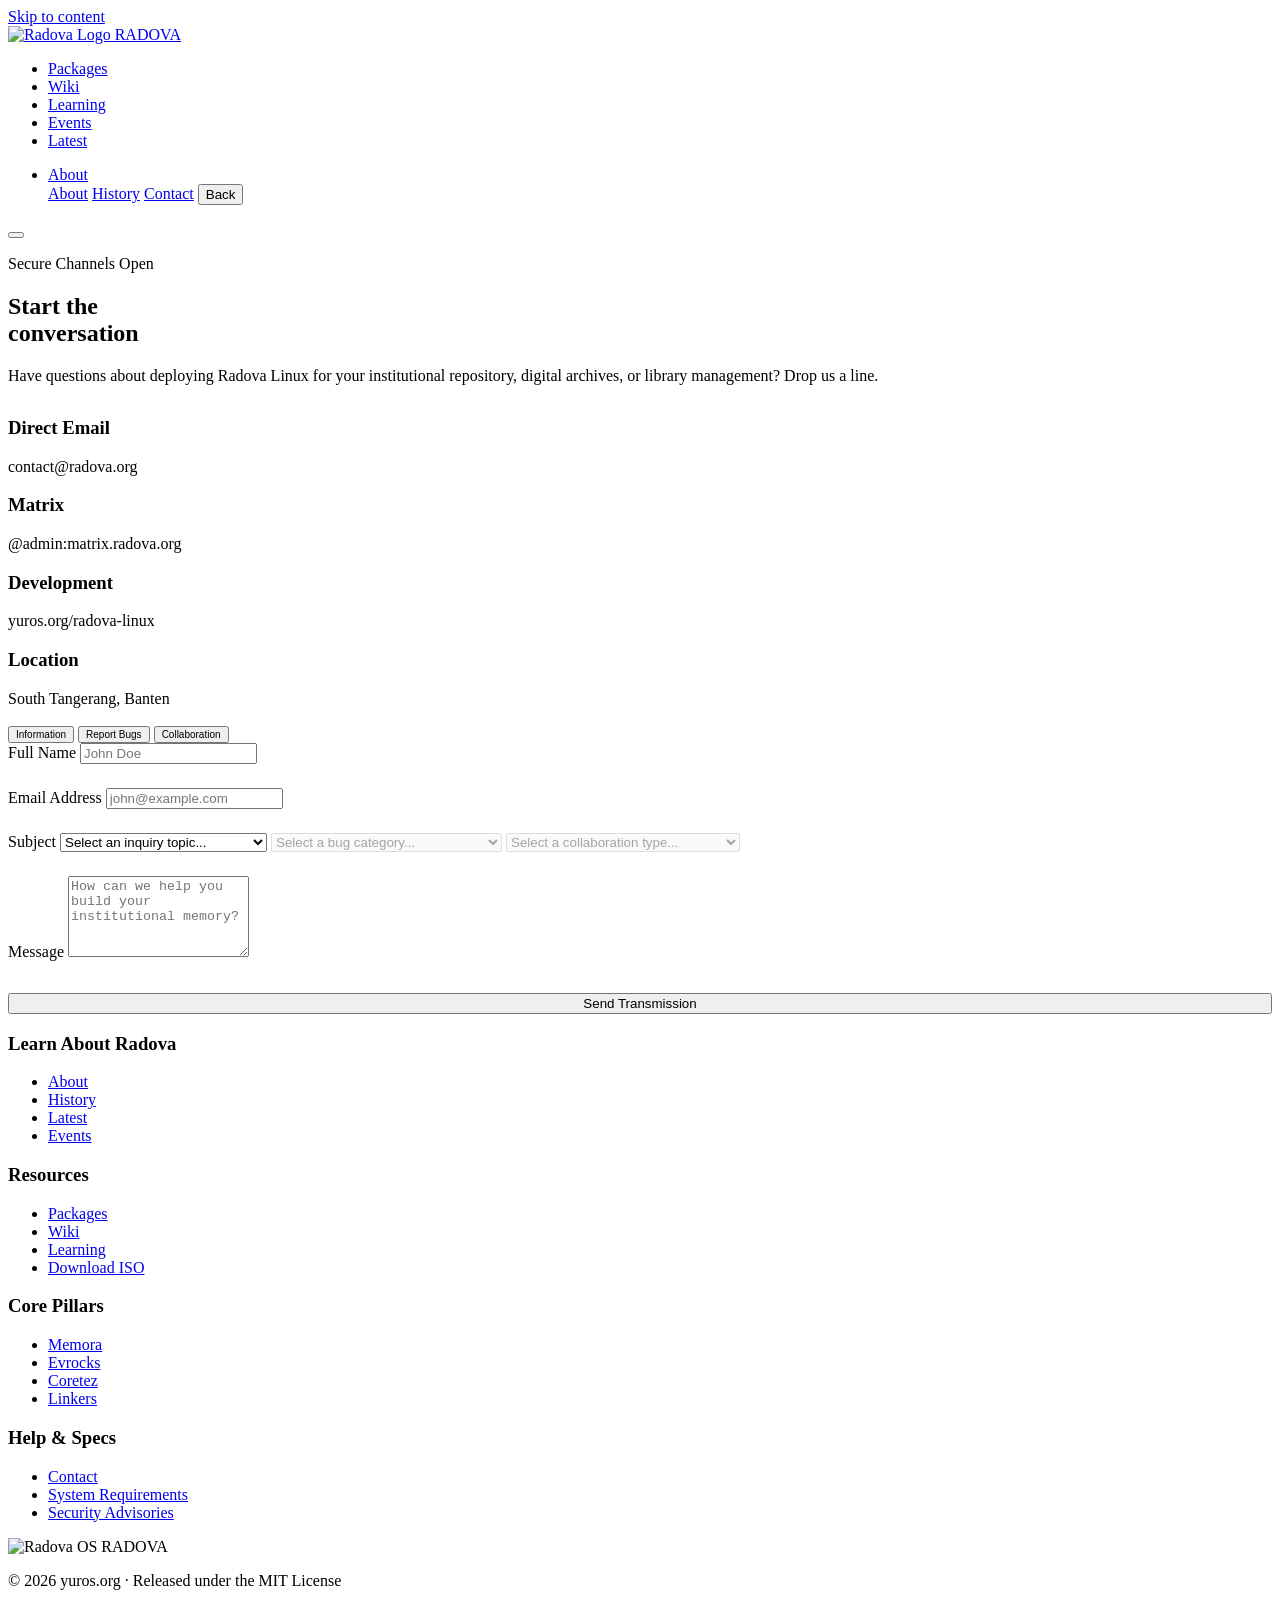
==== contact.html @ 68aae40e "update" ====
<!DOCTYPE html>
<html lang="en" data-theme="light">
<head>
  <meta charset="UTF-8">
  <meta name="viewport" content="width=device-width, initial-scale=1.0">
  <meta name="color-scheme" content="light">
  <title>Contact — Radova Linux</title>
  <meta name="description" content="Get in touch with the Radova Linux team for support regarding institutional memory, archives, and digital asset sovereignty.">
  <link rel="canonical" href="https://radova.org/contact">
  <link rel="stylesheet" href="https://radova.org/about/assets/pico.min.css">
  <link rel="stylesheet" href="https://radova.org/about/assets/site.css?v=8">
  <link rel="stylesheet" href="https://radova.org/about/assets/contact.css">
  <script src="https://unpkg.com/@phosphor-icons/web"></script>
</head>
<style>
  .tab-btn {
    font-size: 10px !important;
  }
</style>
<body>

  <a class="skip-link" href="#main">Skip to content</a>

 <header class="site-header">
    <a class="brand-lockup" href="https://radova.org/">
      <img src="/assets/logo.png" alt="Radova Logo" width="32">
      <span class="brand-name">RADOVA</span>
    </a>

    <div id="primary-nav" class="header-menu">
      <nav aria-label="Primary navigation">
        <ul class="nav-list">
          <li><a target="_blank" href="https://packer.radova.org">Packages</a></li>
          <li><a target="_blank" href="https://wiki.radova.org">Wiki</a></li>
          <li><a href="https://radova.org/learns">Learning</a></li>
          <li><a href="https://radova.org/events">Events</a></li>
          <li><a href="https://radova.org/latest/">Latest</a></li>
        </ul>
      </nav>

      <nav class="navbar" aria-label="About menu">
        <ul class="nav-links">
          <li class="dropdown">
            <a id="test2" href="#" class="btn-navy" aria-haspopup="true" aria-expanded="false">About</a>
            <div class="menu-arrow" aria-hidden="true"></div>
            <div class="dropdown-content" role="menu">
              <a class="d-content-h" href="https://radova.org/about/" role="menuitem">About</a>
              <a class="d-content-r" href="https://radova.org/about/history" role="menuitem">History</a>
              <a class="d-content-c" href="https://radova.org/about/contact" role="menuitem">Contact</a>
              <button type="button" class="d-content-back" role="menuitem">Back</button>
            </div>
          </li>
        </ul>
      </nav>
    </div>

    <button
      type="button"
      class="nav-toggle"
      aria-label="Buka menu navigasi"
      aria-controls="primary-nav"
      aria-expanded="false"
    >
      <span></span>
      <span></span>
      <span></span>
    </button>
  </header>
  <main id="main" tabindex="-1">

    <section id="contact-hero" class="hero" data-label="GET IN TOUCH" aria-labelledby="contact-title">
      <div class="hero-spec-strip" data-sys="SYS // NET 1 ">
        <p class="hero-chip">Secure Channels Open</p>
      </div>

      <div class="hero-split">
        <div class="hero-split-left">
          <h1 id="contact-title">Start the <br><span>conversation</span></h1>
          <p class="lead hero-lead">Have questions about deploying Radova Linux for your institutional repository, digital archives, or library management? Drop us a line.</p>

          <div class="swiss-ledger" style="margin-top: 2rem;">
            <article class="ledger-item" data-index="01 /">
              <h3>Direct Email</h3>
              <p>contact@radova.org</p>
            </article>
            <article class="ledger-item" data-index="02 /">
              <h3>Matrix</h3>
              <p>@admin:matrix.radova.org</p>
            </article>
            <article class="ledger-item" data-index="03 /">
              <h3>Development</h3>
              <p>yuros.org/radova-linux</p>
            </article>
            <article class="ledger-item" data-index="04 /">
              <h3>Location</h3>
              <p>South Tangerang, Banten</p>
            </article>
          </div>
        </div>

        <!-- Kolom Kanan: Form dengan Tab & Subject Lengkap -->
        <div class="hero-split-right">
          <div class="workbench-grid" style="grid-template-columns: 1fr;">
                <!-- Navigasi Tab -->
                <div class="tab-nav">
                  <button type="button" class="tab-btn active" onclick="switchTab('Information', this)">Information</button>
                  <button type="button" class="tab-btn" onclick="switchTab('Report Bugs', this)">Report Bugs</button>
                  <button type="button" class="tab-btn" onclick="switchTab('Collaboration', this)">Collaboration</button>
                </div>

                <!-- Form Kontak -->
                <form id="contact-form" onsubmit="sendData(event)">
                  
                  <!-- Input tersembunyi untuk kategori tab -->
                  <input type="hidden" id="category" name="category" value="Information">

                  <div style="margin-bottom: 1.5rem;">
                    <label for="name">Full Name</label>
                    <input type="text" id="name" name="name" placeholder="John Doe" required class="form-input">
                  </div>

                  <div style="margin-bottom: 1.5rem;">
                    <label for="email">Email Address</label>
                    <input type="email" id="email" name="email" placeholder="john@example.com" required class="form-input">
                  </div>

                  <!-- Dropdown Subject Lengkap Berdasarkan OS & Sistem Radova -->
                  <div style="margin-bottom: 1.5rem;">
                    <label for="subject">Subject</label>
                    
                    <!-- Subject untuk Tab Information (Default) -->
                    <select id="subject-info" name="subject" class="tab-content active form-input" required>
                      <option value="" disabled selected>Select an inquiry topic...</option>
                      <option value="General Inquiry">General Inquiry</option>
                      <option value="Memora / Library Management">Memora / Library Management</option>
                      <option value="Evrocks / Archive Management">Evrocks / Archive Management</option>
                      <option value="Coretez / DAM">Coretez / DAM</option>
                      <option value="Linkers / Repository">Linkers / Repository</option>
                    </select>

                    <!-- Subject untuk Tab Report Bugs -->
                    <select id="subject-bug" name="subject" class="tab-content form-input" disabled>
                      <option value="" disabled selected>Select a bug category...</option>
                      <option value="Installation / Boot Issue">Installation / Boot Issue</option>
                      <option value="Coretez Plugin Error">Coretez Plugin Error</option>
                      <option value="Performance / High Memory Usage">Performance / High Memory Usage</option>
                      <option value="System Security / Vulnerability">System Security / Vulnerability</option>
                    </select>

                    <!-- Subject untuk Tab Collaboration -->
                    <select id="subject-collab" name="subject" class="tab-content form-input" disabled>
                      <option value="" disabled selected>Select a collaboration type...</option>
                      <option value="Academic Research Partnership">Academic Research Partnership</option>
                      <option value="Open Source Contribution (Forgejo)">Open Source Contribution (Forgejo)</option>
                      <option value="Institutional Deployment">Institutional Deployment</option>
                      <option value="Sponsorship / Funding">Sponsorship / Funding</option>
                    </select>
                  </div>

                  <div style="margin-bottom: 2rem;">
                    <label for="message">Message</label>
                    <textarea id="message" name="message" rows="5" placeholder="How can we help you build your institutional memory?" required class="form-input" style="resize: vertical;"></textarea>
                  </div>

                  <!-- Loading Indicator -->
                  <div id="loading-indicator" style="display: none; margin-bottom: 1rem; color: var(--red-600); font-weight: bold; text-align: center;">
                    [ TRANSMITTING DATA... ]
                  </div>

                  <button type="submit" id="submit-btn" class="btn btn-lg btn-primary btn-arrow" style="width: 100%; justify-content: center;">
                    Send Transmission
                  </button>

                </form>

              </div>

            </div>
        </div>
      </div>
    </section>

  </main>

  <footer class="site-footer">
    <div class="footer-grid">
      <div class="footer-col">
        <h3 class="footer-heading">Learn About Radova</h3>
        <ul class="footer-links">
          <li><a href="https://radova.org/about/">About</a></li>
          <li><a href="https://radova.org/about/history">History</a></li>
          <li><a href="https://radova.org/latest/">Latest</a></li>
          <li><a href="https://radova.org/events">Events</a></li>
        </ul>
      </div>

      <div class="footer-col">
        <h3 class="footer-heading">Resources</h3>
        <ul class="footer-links">
          <li><a target="_blank" rel="noopener" href="https://packer.radova.org">Packages</a></li>
          <li><a target="_blank" rel="noopener" href="https://wiki.radova.org">Wiki</a></li>
          <li><a href="https://radova.org/learns">Learning</a></li>
          <li><a href="https://sourceforge.net/projects/memora/files/radova-linux-2026.11.06-x86_64.iso/download">Download ISO</a></li>
        </ul>
      </div>

      <div class="footer-col">
        <h3 class="footer-heading">Core Pillars</h3>
        <ul class="footer-links">
          <li><a href="https://radova.org/#fitur">Memora</a></li>
          <li><a href="https://radova.org/#fitur">Evrocks</a></li>
          <li><a href="https://radova.org/#fitur">Coretez</a></li>
          <li><a href="https://radova.org/#fitur">Linkers</a></li>
        </ul>
      </div>

      <div class="footer-col">
        <h3 class="footer-heading">Help &amp; Specs</h3>
        <ul class="footer-links">
          <li><a href="https://radova.org/about/contact">Contact</a></li>
          <li><a href="https://radova.org/#spesifikasi">System Requirements</a></li>
          <li><a href="https://radova.org/latest/security/">Security Advisories</a></li>
        </ul>
      </div>
    </div>

    <div class="footer-bottom">
      <div class="footer-brand-bar">
        <span class="brand-lockup brand-lockup-light">
          <img src="/assets/logo-white.png" width="28" alt="Radova OS">
          <span class="brand-name">RADOVA</span>
        </span>
        <p class="footer-copy">© 2026 yuros.org · Released under the MIT License</p>
      </div>

      <a class="footer-top" href="#main">Back to top ↑</a>
    </div>
  </footer>
  <script src="https://radova.org/about/assets/contact.js"></script>
  <script src="https://radova.org/about/assets/site.js"></script>
  <script src="https://radova.org/about/assets/htmx.min.js"></script>
  <script src="https://radova.org/about/assets/navbar.js"></script>
</body>
</html>
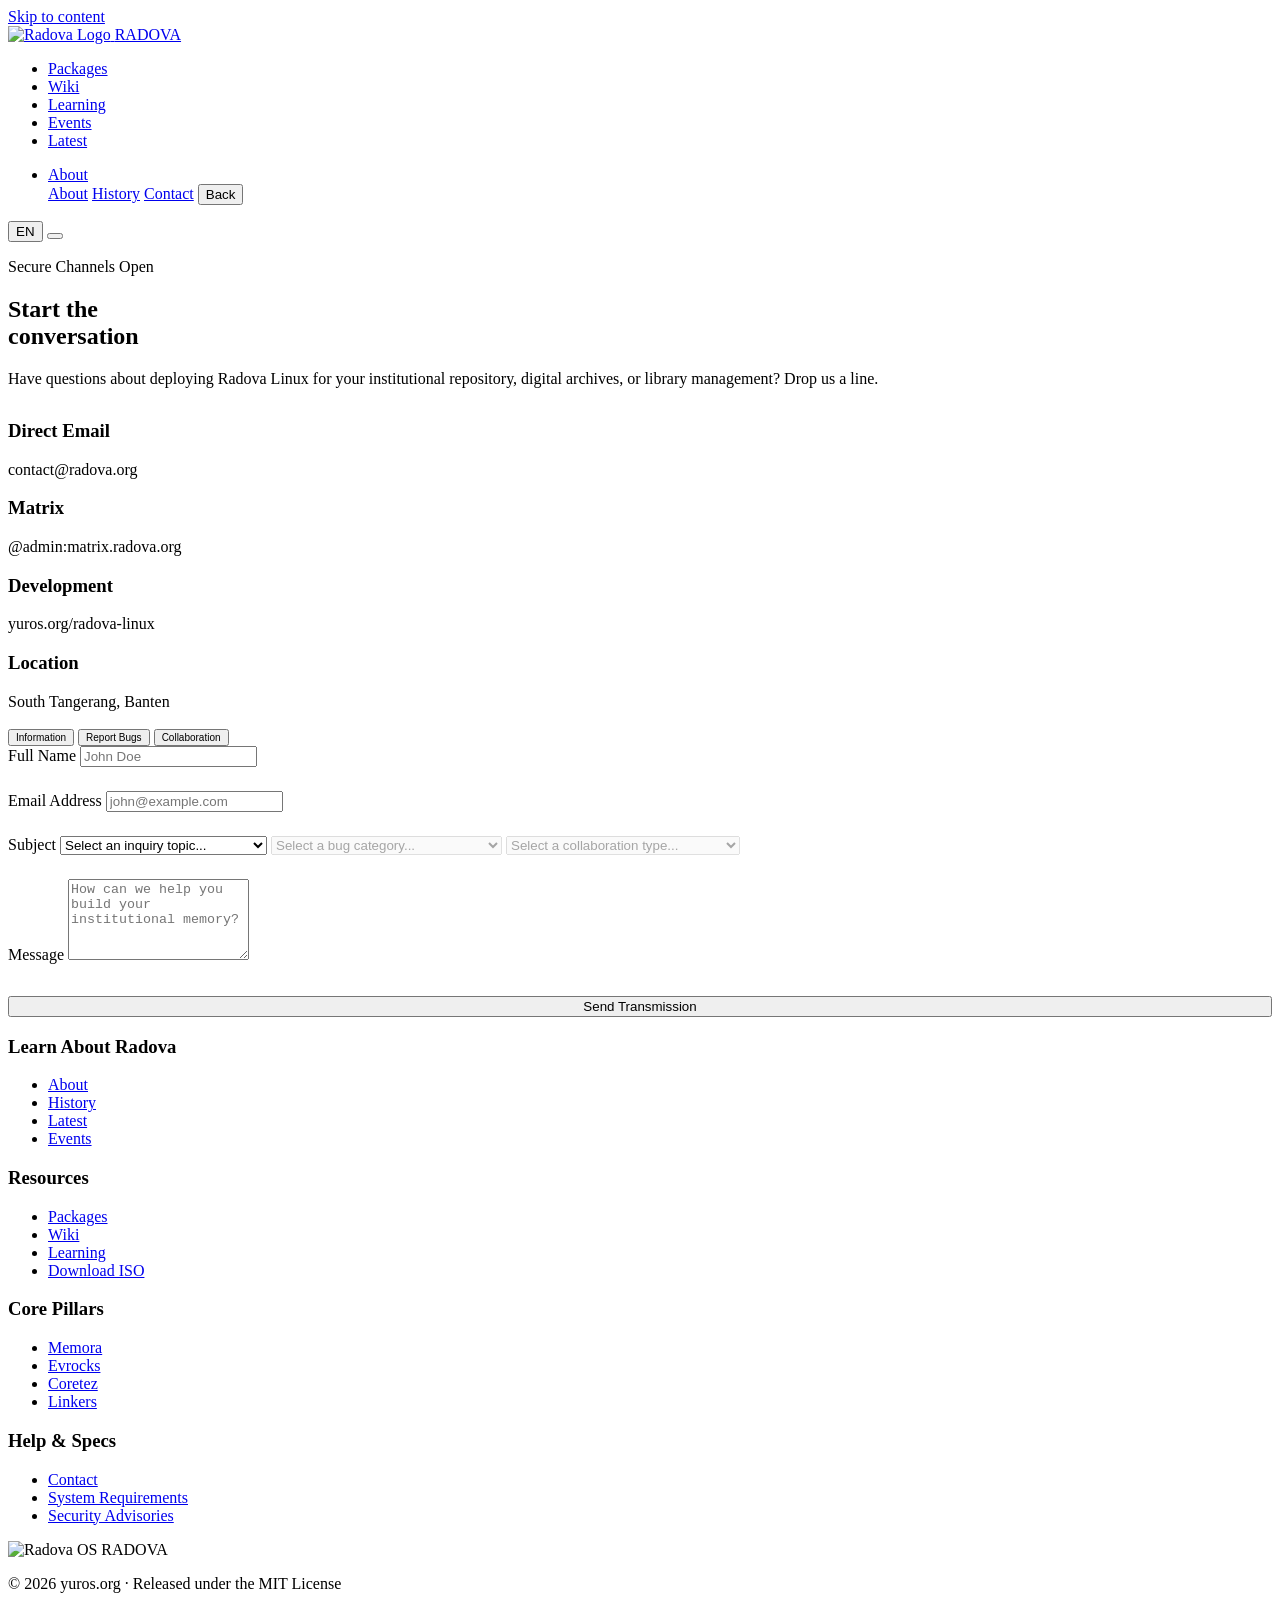
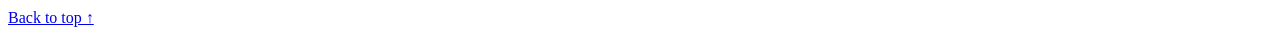
==== commit 89d5c355: "update button multi langueage" ====
--- a/contact.html
+++ b/contact.html
@@ -19,7 +19,7 @@
 </style>
 <body>
 
-  <a class="skip-link" href="#main">Skip to content</a>
+  <a class="skip-link" href="#main" data-i18n="skip">Skip to content</a>
 
  <header class="site-header">
     <a class="brand-lockup" href="https://radova.org/">
@@ -30,29 +30,31 @@
     <div id="primary-nav" class="header-menu">
       <nav aria-label="Primary navigation">
         <ul class="nav-list">
-          <li><a target="_blank" href="https://packer.radova.org">Packages</a></li>
-          <li><a target="_blank" href="https://wiki.radova.org">Wiki</a></li>
-          <li><a href="https://radova.org/learns">Learning</a></li>
-          <li><a href="https://radova.org/events">Events</a></li>
-          <li><a href="https://radova.org/latest/">Latest</a></li>
+          <li><a target="_blank" href="https://packer.radova.org" data-i18n="nav.packages">Packages</a></li>
+          <li><a target="_blank" href="https://wiki.radova.org" data-i18n="nav.wiki">Wiki</a></li>
+          <li><a href="https://radova.org/learns" data-i18n="nav.learning">Learning</a></li>
+          <li><a href="https://radova.org/events" data-i18n="nav.events">Events</a></li>
+          <li><a href="https://radova.org/latest/" data-i18n="nav.latest">Latest</a></li>
         </ul>
       </nav>
 
       <nav class="navbar" aria-label="About menu">
         <ul class="nav-links">
           <li class="dropdown">
-            <a id="test2" href="#" class="btn-navy" aria-haspopup="true" aria-expanded="false">About</a>
+            <a id="test2" href="#" class="btn-navy" aria-haspopup="true" aria-expanded="false" data-i18n="nav.about">About</a>
             <div class="menu-arrow" aria-hidden="true"></div>
             <div class="dropdown-content" role="menu">
-              <a class="d-content-h" href="https://radova.org/about/" role="menuitem">About</a>
-              <a class="d-content-r" href="https://radova.org/about/history" role="menuitem">History</a>
-              <a class="d-content-c" href="https://radova.org/about/contact" role="menuitem">Contact</a>
-              <button type="button" class="d-content-back" role="menuitem">Back</button>
+              <a class="d-content-h" href="https://radova.org/about/" role="menuitem" data-i18n="nav.about">About</a>
+              <a class="d-content-r" href="https://radova.org/about/history" role="menuitem" data-i18n="nav.history">History</a>
+              <a class="d-content-c" href="https://radova.org/about/contact" role="menuitem" data-i18n="nav.contact">Contact</a>
+              <button type="button" class="d-content-back" role="menuitem" data-i18n="nav.back">Back</button>
             </div>
           </li>
         </ul>
       </nav>
     </div>
+
+    <button type="button" id="lang-toggle" class="btn-lang" aria-label="Switch language to Indonesian">EN</button>
 
     <button
       type="button"
@@ -185,27 +187,27 @@
   <footer class="site-footer">
     <div class="footer-grid">
       <div class="footer-col">
-        <h3 class="footer-heading">Learn About Radova</h3>
-        <ul class="footer-links">
-          <li><a href="https://radova.org/about/">About</a></li>
-          <li><a href="https://radova.org/about/history">History</a></li>
-          <li><a href="https://radova.org/latest/">Latest</a></li>
-          <li><a href="https://radova.org/events">Events</a></li>
-        </ul>
-      </div>
-
-      <div class="footer-col">
-        <h3 class="footer-heading">Resources</h3>
-        <ul class="footer-links">
-          <li><a target="_blank" rel="noopener" href="https://packer.radova.org">Packages</a></li>
-          <li><a target="_blank" rel="noopener" href="https://wiki.radova.org">Wiki</a></li>
-          <li><a href="https://radova.org/learns">Learning</a></li>
-          <li><a href="https://sourceforge.net/projects/memora/files/radova-linux-2026.11.06-x86_64.iso/download">Download ISO</a></li>
-        </ul>
-      </div>
-
-      <div class="footer-col">
-        <h3 class="footer-heading">Core Pillars</h3>
+        <h3 class="footer-heading" data-i18n="footer.col1">Learn About Radova</h3>
+        <ul class="footer-links">
+          <li><a href="https://radova.org/about/" data-i18n="nav.about">About</a></li>
+          <li><a href="https://radova.org/about/history" data-i18n="nav.history">History</a></li>
+          <li><a href="https://radova.org/latest/" data-i18n="nav.latest">Latest</a></li>
+          <li><a href="https://radova.org/events" data-i18n="nav.events">Events</a></li>
+        </ul>
+      </div>
+
+      <div class="footer-col">
+        <h3 class="footer-heading" data-i18n="footer.col2">Resources</h3>
+        <ul class="footer-links">
+          <li><a target="_blank" rel="noopener" href="https://packer.radova.org" data-i18n="nav.packages">Packages</a></li>
+          <li><a target="_blank" rel="noopener" href="https://wiki.radova.org" data-i18n="nav.wiki">Wiki</a></li>
+          <li><a href="https://radova.org/learns" data-i18n="nav.learning">Learning</a></li>
+          <li><a href="https://sourceforge.net/projects/memora/files/radova-linux-2026.11.06-x86_64.iso/download" data-i18n="footer.download">Download ISO</a></li>
+        </ul>
+      </div>
+
+      <div class="footer-col">
+        <h3 class="footer-heading" data-i18n="footer.col3">Core Pillars</h3>
         <ul class="footer-links">
           <li><a href="https://radova.org/#fitur">Memora</a></li>
           <li><a href="https://radova.org/#fitur">Evrocks</a></li>
@@ -215,11 +217,11 @@
       </div>
 
       <div class="footer-col">
-        <h3 class="footer-heading">Help &amp; Specs</h3>
-        <ul class="footer-links">
-          <li><a href="https://radova.org/about/contact">Contact</a></li>
-          <li><a href="https://radova.org/#spesifikasi">System Requirements</a></li>
-          <li><a href="https://radova.org/latest/security/">Security Advisories</a></li>
+        <h3 class="footer-heading" data-i18n="footer.col4">Help &amp; Specs</h3>
+        <ul class="footer-links">
+          <li><a href="https://radova.org/about/contact" data-i18n="nav.contact">Contact</a></li>
+          <li><a href="https://radova.org/#spesifikasi" data-i18n="footer.specs">System Requirements</a></li>
+          <li><a href="https://radova.org/latest/security/" data-i18n="footer.security">Security Advisories</a></li>
         </ul>
       </div>
     </div>
@@ -230,10 +232,10 @@
           <img src="/assets/logo-white.png" width="28" alt="Radova OS">
           <span class="brand-name">RADOVA</span>
         </span>
-        <p class="footer-copy">© 2026 yuros.org · Released under the MIT License</p>
-      </div>
-
-      <a class="footer-top" href="#main">Back to top ↑</a>
+        <p class="footer-copy" data-i18n="footer.copy">© 2026 yuros.org · Released under the MIT License</p>
+      </div>
+
+      <a class="footer-top" href="#main" data-i18n="footer.top">Back to top ↑</a>
     </div>
   </footer>
   <script src="https://radova.org/about/assets/contact.js"></script>
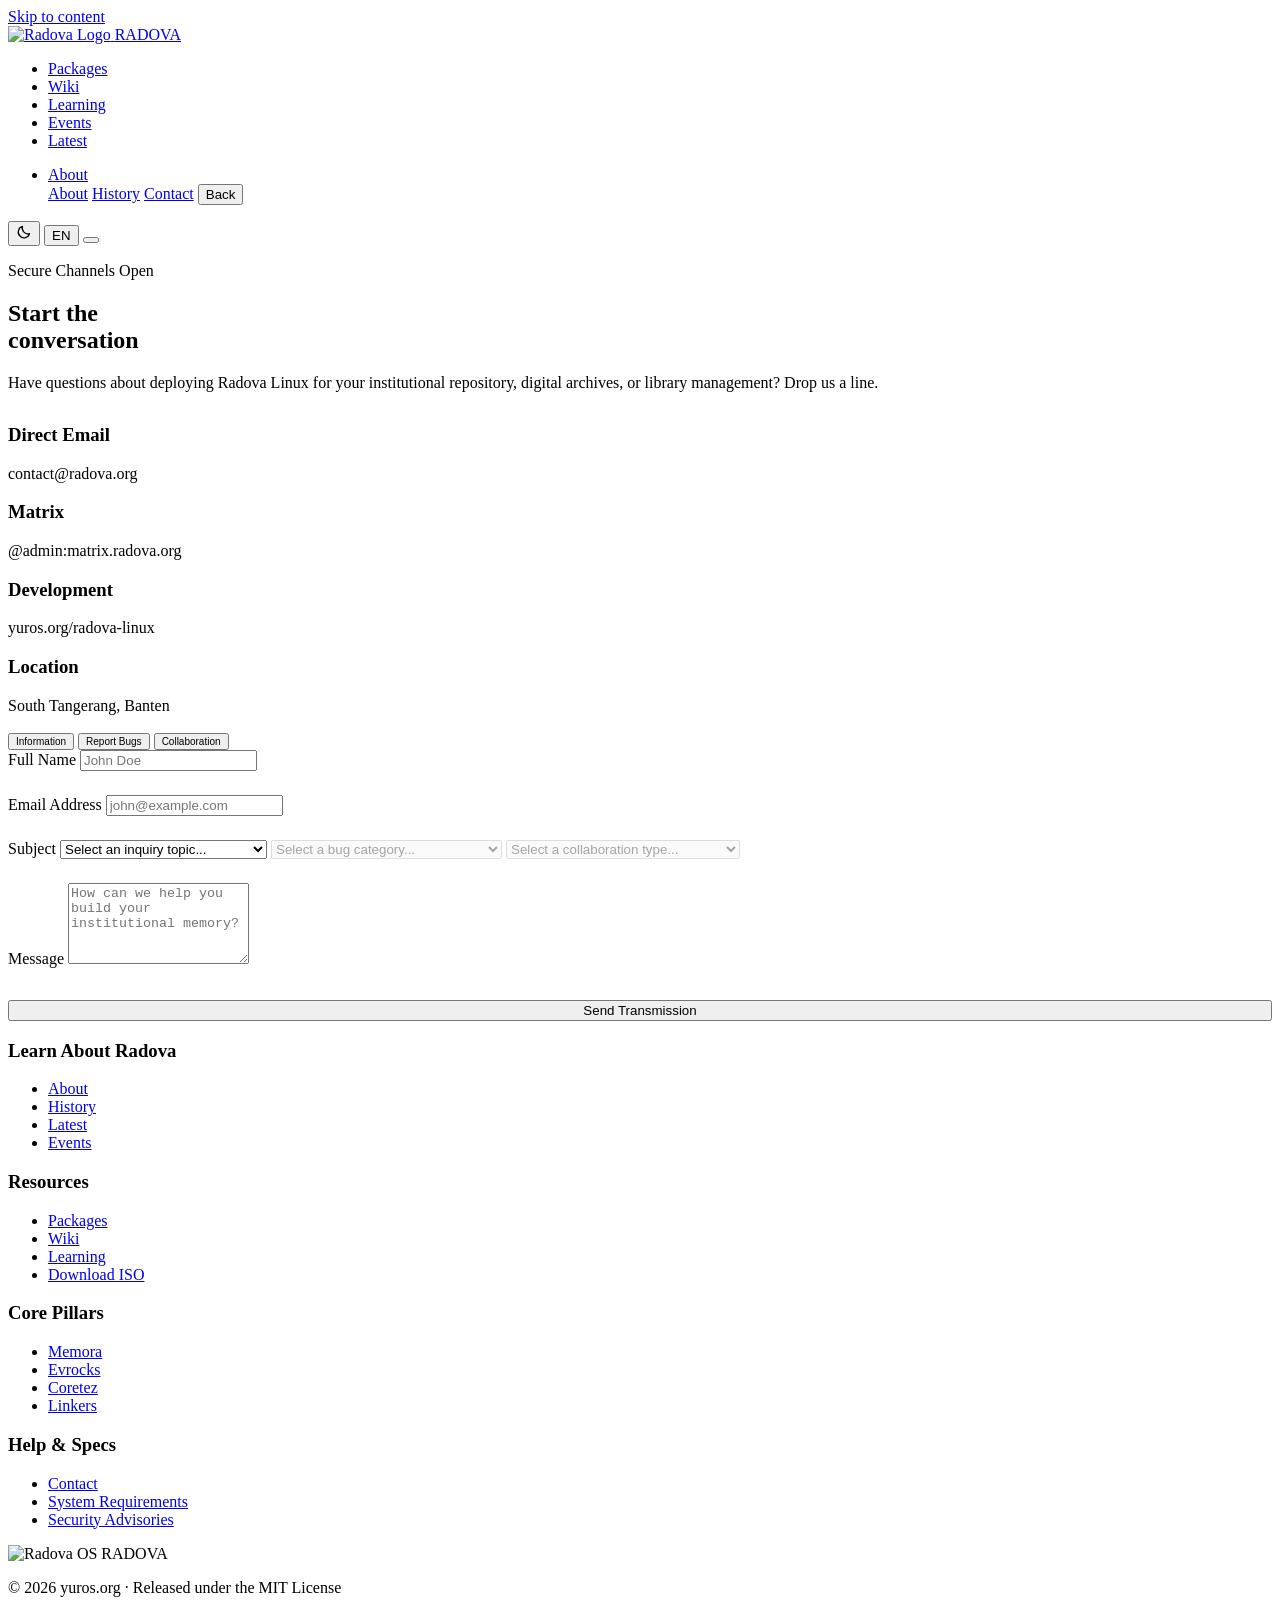
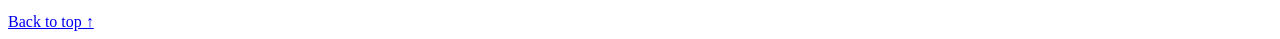
==== commit 34849a00: "update" ====
--- a/contact.html
+++ b/contact.html
@@ -41,9 +41,9 @@
       <nav class="navbar" aria-label="About menu">
         <ul class="nav-links">
           <li class="dropdown">
-            <a id="test2" href="#" class="btn-navy" aria-haspopup="true" aria-expanded="false" data-i18n="nav.about">About</a>
+            <a id="about-menu-btn" href="#" class="btn-navy" aria-haspopup="true" aria-expanded="false" data-i18n="nav.about">About</a>
             <div class="menu-arrow" aria-hidden="true"></div>
-            <div class="dropdown-content" role="menu">
+            <div class="dropdown-content" role="menu" hx-boost="true" hx-select="main" hx-target="main" hx-swap="outerHTML" hx-push-url="true">
               <a class="d-content-h" href="https://radova.org/about/" role="menuitem" data-i18n="nav.about">About</a>
               <a class="d-content-r" href="https://radova.org/about/history" role="menuitem" data-i18n="nav.history">History</a>
               <a class="d-content-c" href="https://radova.org/about/contact" role="menuitem" data-i18n="nav.contact">Contact</a>
@@ -53,6 +53,10 @@
         </ul>
       </nav>
     </div>
+
+    <button type="button" id="theme-toggle" class="btn-theme" data-set-theme="light" hx-get="assets/theme-dark.html" hx-target="#theme-toggle" hx-swap="outerHTML" aria-label="Switch to dark mode" aria-pressed="false" title="Switch to dark mode">
+      <svg width="16" height="16" viewBox="0 0 256 256" fill="none" stroke="currentColor" stroke-width="20" stroke-linecap="round" stroke-linejoin="round" aria-hidden="true"><path d="M216.7 152.6A91.9 91.9 0 0 1 103.4 39.3a92 92 0 1 0 113.3 113.3Z"/></svg>
+    </button>
 
     <button type="button" id="lang-toggle" class="btn-lang" aria-label="Switch language to Indonesian">EN</button>
 
@@ -186,7 +190,7 @@
 
   <footer class="site-footer">
     <div class="footer-grid">
-      <div class="footer-col">
+      <nav class="footer-col" aria-label="Learn About Radova">
         <h3 class="footer-heading" data-i18n="footer.col1">Learn About Radova</h3>
         <ul class="footer-links">
           <li><a href="https://radova.org/about/" data-i18n="nav.about">About</a></li>
@@ -194,9 +198,9 @@
           <li><a href="https://radova.org/latest/" data-i18n="nav.latest">Latest</a></li>
           <li><a href="https://radova.org/events" data-i18n="nav.events">Events</a></li>
         </ul>
-      </div>
-
-      <div class="footer-col">
+      </nav>
+
+      <nav class="footer-col" aria-label="Resources">
         <h3 class="footer-heading" data-i18n="footer.col2">Resources</h3>
         <ul class="footer-links">
           <li><a target="_blank" rel="noopener" href="https://packer.radova.org" data-i18n="nav.packages">Packages</a></li>
@@ -204,9 +208,9 @@
           <li><a href="https://radova.org/learns" data-i18n="nav.learning">Learning</a></li>
           <li><a href="https://sourceforge.net/projects/memora/files/radova-linux-2026.11.06-x86_64.iso/download" data-i18n="footer.download">Download ISO</a></li>
         </ul>
-      </div>
-
-      <div class="footer-col">
+      </nav>
+
+      <nav class="footer-col" aria-label="Core Pillars">
         <h3 class="footer-heading" data-i18n="footer.col3">Core Pillars</h3>
         <ul class="footer-links">
           <li><a href="https://radova.org/#fitur">Memora</a></li>
@@ -214,16 +218,16 @@
           <li><a href="https://radova.org/#fitur">Coretez</a></li>
           <li><a href="https://radova.org/#fitur">Linkers</a></li>
         </ul>
-      </div>
-
-      <div class="footer-col">
+      </nav>
+
+      <nav class="footer-col" aria-label="Help and Specs">
         <h3 class="footer-heading" data-i18n="footer.col4">Help &amp; Specs</h3>
         <ul class="footer-links">
           <li><a href="https://radova.org/about/contact" data-i18n="nav.contact">Contact</a></li>
           <li><a href="https://radova.org/#spesifikasi" data-i18n="footer.specs">System Requirements</a></li>
           <li><a href="https://radova.org/latest/security/" data-i18n="footer.security">Security Advisories</a></li>
         </ul>
-      </div>
+      </nav>
     </div>
 
     <div class="footer-bottom">
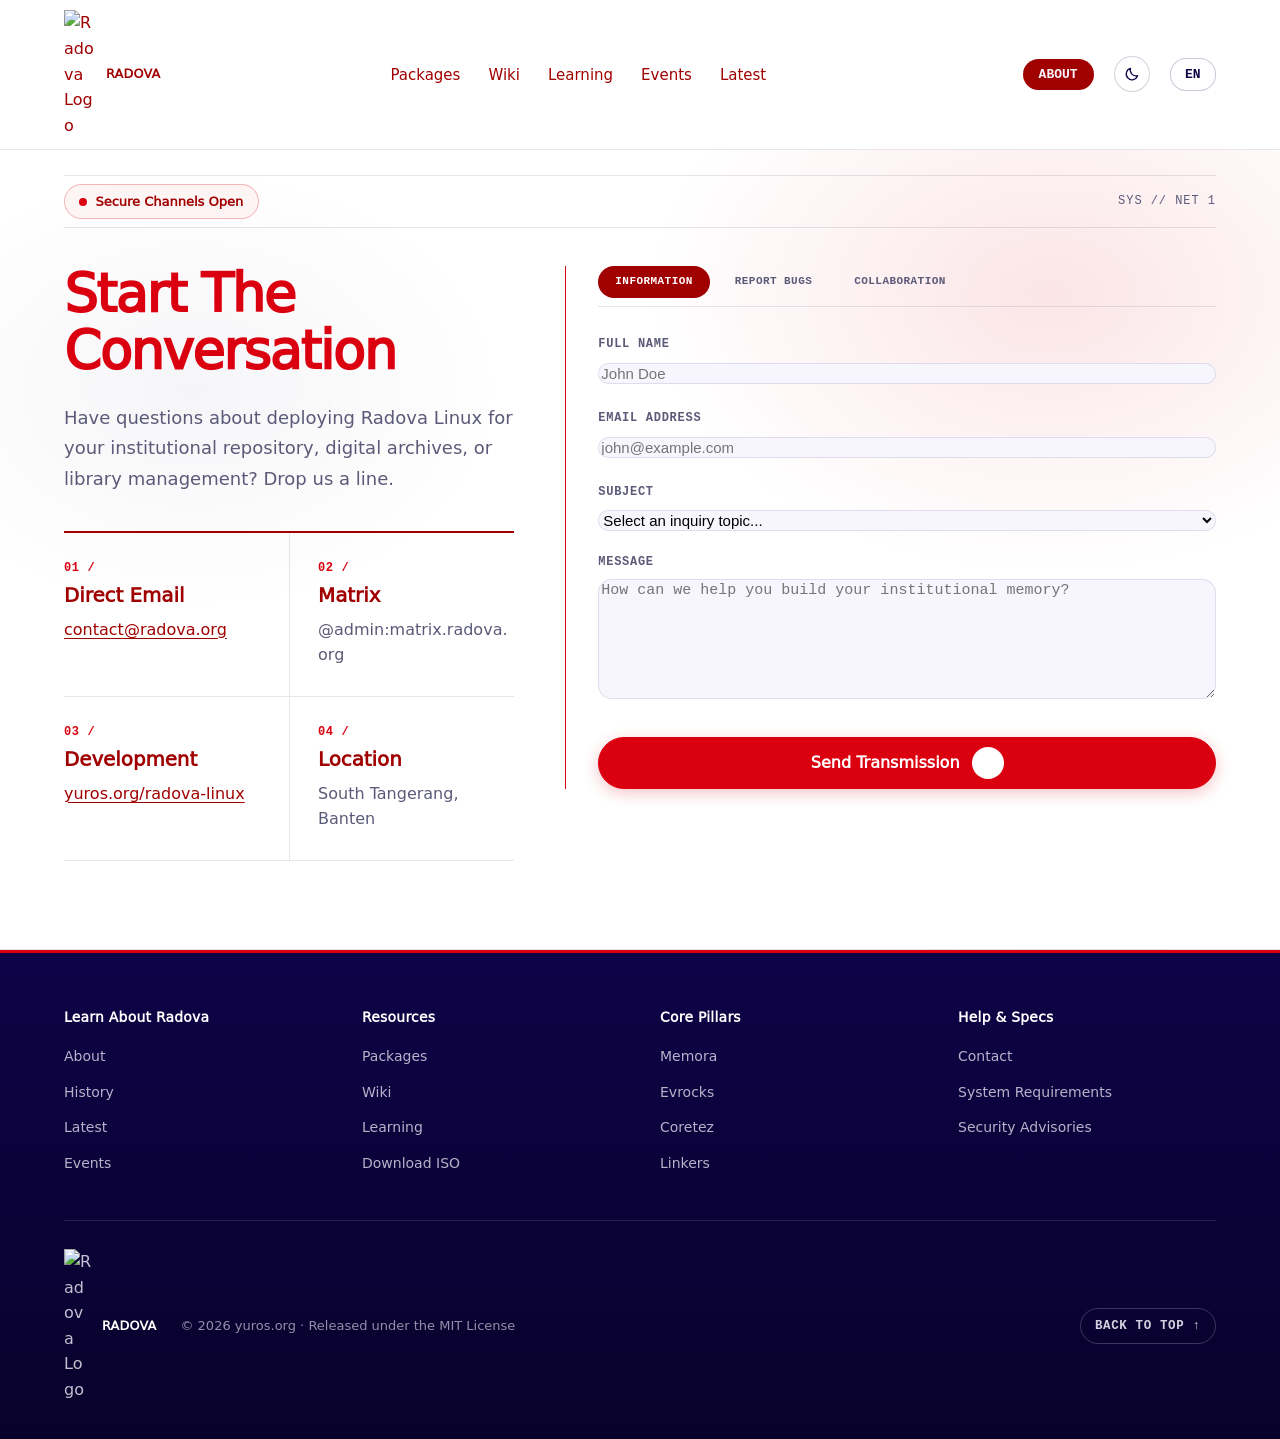
==== commit 97e3d162: "update" ====
--- a/contact.html
+++ b/contact.html
@@ -6,22 +6,23 @@
   <meta name="color-scheme" content="light">
   <title>Contact — Radova Linux</title>
   <meta name="description" content="Get in touch with the Radova Linux team for support regarding institutional memory, archives, and digital asset sovereignty.">
-  <link rel="canonical" href="https://radova.org/contact">
-  <link rel="stylesheet" href="https://radova.org/about/assets/pico.min.css">
-  <link rel="stylesheet" href="https://radova.org/about/assets/site.css?v=8">
-  <link rel="stylesheet" href="https://radova.org/about/assets/contact.css">
-  <script src="https://unpkg.com/@phosphor-icons/web"></script>
+  <meta property="og:title" content="Contact — Radova Linux">
+  <meta property="og:description" content="Get in touch with the Radova Linux team for support regarding institutional memory, archives, and digital asset sovereignty.">
+  <link rel="canonical" href="https://radova.org/about/contact">
+  <link rel="preload" as="font" type="font/woff2" href="/assets/fonts/lato-latin-900.woff2" crossorigin>
+  <link rel="preload" as="font" type="font/woff2" href="/assets/fonts/roboto-latin-wght.woff2" crossorigin>
+  <link rel="icon" type="image/svg+xml" href="/assets/logo.png">
+  <link rel="stylesheet" href="/assets/pico.min.css">
+  <link rel="stylesheet" href="/assets/site.css?v=19">
+  <link rel="stylesheet" href="/assets/contact.css?v=2">
+  <script src="https://unpkg.com/@phosphor-icons/web" defer></script>
+  <meta name="htmx-config" content='{"allowEval":false,"allowScriptTags":false,"selfRequestsOnly":true,"includeIndicatorStyles":false}'>
 </head>
-<style>
-  .tab-btn {
-    font-size: 10px !important;
-  }
-</style>
 <body>
 
   <a class="skip-link" href="#main" data-i18n="skip">Skip to content</a>
 
- <header class="site-header">
+  <header class="site-header">
     <a class="brand-lockup" href="https://radova.org/">
       <img src="/assets/logo.png" alt="Radova Logo" width="32">
       <span class="brand-name">RADOVA</span>
@@ -30,8 +31,8 @@
     <div id="primary-nav" class="header-menu">
       <nav aria-label="Primary navigation">
         <ul class="nav-list">
-          <li><a target="_blank" href="https://packer.radova.org" data-i18n="nav.packages">Packages</a></li>
-          <li><a target="_blank" href="https://wiki.radova.org" data-i18n="nav.wiki">Wiki</a></li>
+          <li><a target="_blank" rel="noopener" href="https://packer.radova.org" data-i18n="nav.packages">Packages</a></li>
+          <li><a target="_blank" rel="noopener" href="https://wiki.radova.org" data-i18n="nav.wiki">Wiki</a></li>
           <li><a href="https://radova.org/learns" data-i18n="nav.learning">Learning</a></li>
           <li><a href="https://radova.org/events" data-i18n="nav.events">Events</a></li>
           <li><a href="https://radova.org/latest/" data-i18n="nav.latest">Latest</a></li>
@@ -43,18 +44,17 @@
           <li class="dropdown">
             <a id="about-menu-btn" href="#" class="btn-navy" aria-haspopup="true" aria-expanded="false" data-i18n="nav.about">About</a>
             <div class="menu-arrow" aria-hidden="true"></div>
-            <div class="dropdown-content" role="menu" hx-boost="true" hx-select="main" hx-target="main" hx-swap="outerHTML" hx-push-url="true">
+            <div class="dropdown-content" role="menu">
               <a class="d-content-h" href="https://radova.org/about/" role="menuitem" data-i18n="nav.about">About</a>
               <a class="d-content-r" href="https://radova.org/about/history" role="menuitem" data-i18n="nav.history">History</a>
               <a class="d-content-c" href="https://radova.org/about/contact" role="menuitem" data-i18n="nav.contact">Contact</a>
-              <button type="button" class="d-content-back" role="menuitem" data-i18n="nav.back">Back</button>
             </div>
           </li>
         </ul>
       </nav>
     </div>
 
-    <button type="button" id="theme-toggle" class="btn-theme" data-set-theme="light" hx-get="assets/theme-dark.html" hx-target="#theme-toggle" hx-swap="outerHTML" aria-label="Switch to dark mode" aria-pressed="false" title="Switch to dark mode">
+    <button type="button" id="theme-toggle" class="btn-theme" data-set-theme="light" hx-get="/assets/theme-dark.html" hx-target="#theme-toggle" hx-swap="outerHTML" aria-label="Switch to dark mode" aria-pressed="false" title="Switch to dark mode">
       <svg width="16" height="16" viewBox="0 0 256 256" fill="none" stroke="currentColor" stroke-width="20" stroke-linecap="round" stroke-linejoin="round" aria-hidden="true"><path d="M216.7 152.6A91.9 91.9 0 0 1 103.4 39.3a92 92 0 1 0 113.3 113.3Z"/></svg>
     </button>
 
@@ -72,116 +72,106 @@
       <span></span>
     </button>
   </header>
+
   <main id="main" tabindex="-1">
 
-    <section id="contact-hero" class="hero" data-label="GET IN TOUCH" aria-labelledby="contact-title">
+    <section id="contact-hero" class="hero" aria-labelledby="contact-title">
       <div class="hero-spec-strip" data-sys="SYS // NET 1 ">
-        <p class="hero-chip">Secure Channels Open</p>
+        <p class="hero-chip" data-contact-i18n="chip">Secure Channels Open</p>
       </div>
 
       <div class="hero-split">
         <div class="hero-split-left">
-          <h1 id="contact-title">Start the <br><span>conversation</span></h1>
-          <p class="lead hero-lead">Have questions about deploying Radova Linux for your institutional repository, digital archives, or library management? Drop us a line.</p>
-
-          <div class="swiss-ledger" style="margin-top: 2rem;">
+          <h1 id="contact-title">
+            <span class="title-main" data-contact-i18n="title1">Start the</span> <br>
+            <span class="title-accent" data-contact-i18n="title2">conversation</span>
+          </h1>
+          <p class="lead hero-lead" data-contact-i18n="lead">Have questions about deploying Radova Linux for your institutional repository, digital archives, or library management? Drop us a line.</p>
+
+          <div class="swiss-ledger contact-ledger">
             <article class="ledger-item" data-index="01 /">
-              <h3>Direct Email</h3>
-              <p>contact@radova.org</p>
+              <h3 data-contact-i18n="c1.title">Direct Email</h3>
+              <p><a href="mailto:contact@radova.org">contact@radova.org</a></p>
             </article>
             <article class="ledger-item" data-index="02 /">
-              <h3>Matrix</h3>
+              <h3 data-contact-i18n="c2.title">Matrix</h3>
               <p>@admin:matrix.radova.org</p>
             </article>
             <article class="ledger-item" data-index="03 /">
-              <h3>Development</h3>
-              <p>yuros.org/radova-linux</p>
+              <h3 data-contact-i18n="c3.title">Development</h3>
+              <p><a target="_blank" rel="noopener" href="https://yuros.org/radova-linux">yuros.org/radova-linux</a></p>
             </article>
             <article class="ledger-item" data-index="04 /">
-              <h3>Location</h3>
-              <p>South Tangerang, Banten</p>
+              <h3 data-contact-i18n="c4.title">Location</h3>
+              <p data-contact-i18n="c4.desc">South Tangerang, Banten</p>
             </article>
           </div>
         </div>
 
-        <!-- Kolom Kanan: Form dengan Tab & Subject Lengkap -->
         <div class="hero-split-right">
-          <div class="workbench-grid" style="grid-template-columns: 1fr;">
-                <!-- Navigasi Tab -->
-                <div class="tab-nav">
-                  <button type="button" class="tab-btn active" onclick="switchTab('Information', this)">Information</button>
-                  <button type="button" class="tab-btn" onclick="switchTab('Report Bugs', this)">Report Bugs</button>
-                  <button type="button" class="tab-btn" onclick="switchTab('Collaboration', this)">Collaboration</button>
-                </div>
-
-                <!-- Form Kontak -->
-                <form id="contact-form" onsubmit="sendData(event)">
-                  
-                  <!-- Input tersembunyi untuk kategori tab -->
-                  <input type="hidden" id="category" name="category" value="Information">
-
-                  <div style="margin-bottom: 1.5rem;">
-                    <label for="name">Full Name</label>
-                    <input type="text" id="name" name="name" placeholder="John Doe" required class="form-input">
-                  </div>
-
-                  <div style="margin-bottom: 1.5rem;">
-                    <label for="email">Email Address</label>
-                    <input type="email" id="email" name="email" placeholder="john@example.com" required class="form-input">
-                  </div>
-
-                  <!-- Dropdown Subject Lengkap Berdasarkan OS & Sistem Radova -->
-                  <div style="margin-bottom: 1.5rem;">
-                    <label for="subject">Subject</label>
-                    
-                    <!-- Subject untuk Tab Information (Default) -->
-                    <select id="subject-info" name="subject" class="tab-content active form-input" required>
-                      <option value="" disabled selected>Select an inquiry topic...</option>
-                      <option value="General Inquiry">General Inquiry</option>
-                      <option value="Memora / Library Management">Memora / Library Management</option>
-                      <option value="Evrocks / Archive Management">Evrocks / Archive Management</option>
-                      <option value="Coretez / DAM">Coretez / DAM</option>
-                      <option value="Linkers / Repository">Linkers / Repository</option>
-                    </select>
-
-                    <!-- Subject untuk Tab Report Bugs -->
-                    <select id="subject-bug" name="subject" class="tab-content form-input" disabled>
-                      <option value="" disabled selected>Select a bug category...</option>
-                      <option value="Installation / Boot Issue">Installation / Boot Issue</option>
-                      <option value="Coretez Plugin Error">Coretez Plugin Error</option>
-                      <option value="Performance / High Memory Usage">Performance / High Memory Usage</option>
-                      <option value="System Security / Vulnerability">System Security / Vulnerability</option>
-                    </select>
-
-                    <!-- Subject untuk Tab Collaboration -->
-                    <select id="subject-collab" name="subject" class="tab-content form-input" disabled>
-                      <option value="" disabled selected>Select a collaboration type...</option>
-                      <option value="Academic Research Partnership">Academic Research Partnership</option>
-                      <option value="Open Source Contribution (Forgejo)">Open Source Contribution (Forgejo)</option>
-                      <option value="Institutional Deployment">Institutional Deployment</option>
-                      <option value="Sponsorship / Funding">Sponsorship / Funding</option>
-                    </select>
-                  </div>
-
-                  <div style="margin-bottom: 2rem;">
-                    <label for="message">Message</label>
-                    <textarea id="message" name="message" rows="5" placeholder="How can we help you build your institutional memory?" required class="form-input" style="resize: vertical;"></textarea>
-                  </div>
-
-                  <!-- Loading Indicator -->
-                  <div id="loading-indicator" style="display: none; margin-bottom: 1rem; color: var(--red-600); font-weight: bold; text-align: center;">
-                    [ TRANSMITTING DATA... ]
-                  </div>
-
-                  <button type="submit" id="submit-btn" class="btn btn-lg btn-primary btn-arrow" style="width: 100%; justify-content: center;">
-                    Send Transmission
-                  </button>
-
-                </form>
-
-              </div>
-
+          <div id="contact-response" class="contact-panel">
+            <div class="tab-nav" role="tablist" aria-label="Inquiry category">
+              <button type="button" role="tab" aria-selected="true" class="tab-btn active" data-category="Information" data-contact-i18n="tab.info">Information</button>
+              <button type="button" role="tab" aria-selected="false" class="tab-btn" data-category="Report Bugs" data-contact-i18n="tab.bugs">Report Bugs</button>
+              <button type="button" role="tab" aria-selected="false" class="tab-btn" data-category="Collaboration" data-contact-i18n="tab.collab">Collaboration</button>
             </div>
+
+            <form id="contact-form">
+              <input type="hidden" id="category" name="category" value="Information">
+
+              <div class="form-group">
+                <label for="name" data-contact-i18n="form.name">Full Name</label>
+                <input type="text" id="name" name="name" placeholder="John Doe" data-contact-placeholder="form.name.ph" required class="form-input">
+              </div>
+
+              <div class="form-group">
+                <label for="email" data-contact-i18n="form.email">Email Address</label>
+                <input type="email" id="email" name="email" placeholder="john@example.com" data-contact-placeholder="form.email.ph" required class="form-input">
+              </div>
+
+              <div class="form-group">
+                <label id="subject-label" for="subject-info" data-contact-i18n="form.subject">Subject</label>
+
+                <select id="subject-info" name="subject" class="tab-content active form-input" required>
+                  <option value="" disabled selected data-contact-i18n="opt.info.default">Select an inquiry topic...</option>
+                  <option value="General Inquiry" data-contact-i18n="opt.info.1">General Inquiry</option>
+                  <option value="Memora / Library Management" data-contact-i18n="opt.info.2">Memora / Library Management</option>
+                  <option value="Evrocks / Archive Management" data-contact-i18n="opt.info.3">Evrocks / Archive Management</option>
+                  <option value="Coretez / DAM" data-contact-i18n="opt.info.4">Coretez / DAM</option>
+                  <option value="Linkers / Repository" data-contact-i18n="opt.info.5">Linkers / Repository</option>
+                </select>
+
+                <select id="subject-bug" name="subject" class="tab-content form-input" disabled>
+                  <option value="" disabled selected data-contact-i18n="opt.bug.default">Select a bug category...</option>
+                  <option value="Installation / Boot Issue" data-contact-i18n="opt.bug.1">Installation / Boot Issue</option>
+                  <option value="Coretez Plugin Error" data-contact-i18n="opt.bug.2">Coretez Plugin Error</option>
+                  <option value="Performance / High Memory Usage" data-contact-i18n="opt.bug.3">Performance / High Memory Usage</option>
+                  <option value="System Security / Vulnerability" data-contact-i18n="opt.bug.4">System Security / Vulnerability</option>
+                </select>
+
+                <select id="subject-collab" name="subject" class="tab-content form-input" disabled>
+                  <option value="" disabled selected data-contact-i18n="opt.collab.default">Select a collaboration type...</option>
+                  <option value="Academic Research Partnership" data-contact-i18n="opt.collab.1">Academic Research Partnership</option>
+                  <option value="Open Source Contribution (Forgejo)" data-contact-i18n="opt.collab.2">Open Source Contribution (Forgejo)</option>
+                  <option value="Institutional Deployment" data-contact-i18n="opt.collab.3">Institutional Deployment</option>
+                  <option value="Sponsorship / Funding" data-contact-i18n="opt.collab.4">Sponsorship / Funding</option>
+                </select>
+              </div>
+
+              <div class="form-group form-group-last">
+                <label for="message" data-contact-i18n="form.message">Message</label>
+                <textarea id="message" name="message" rows="5" placeholder="How can we help you build your institutional memory?" data-contact-placeholder="form.message.ph" required class="form-input"></textarea>
+              </div>
+
+              <div id="loading-indicator" class="htmx-indicator" role="status" aria-live="polite" data-contact-i18n="form.loading">
+                [ TRANSMITTING DATA... ]
+              </div>
+
+              <button type="submit" id="submit-btn" class="btn btn-lg btn-primary btn-arrow btn-submit-full" data-contact-i18n="form.submit">
+                Send Transmission
+              </button>
+            </form>
+          </div>
         </div>
       </div>
     </section>
@@ -193,10 +183,10 @@
       <nav class="footer-col" aria-label="Learn About Radova">
         <h3 class="footer-heading" data-i18n="footer.col1">Learn About Radova</h3>
         <ul class="footer-links">
-          <li><a href="https://radova.org/about/" data-i18n="nav.about">About</a></li>
-          <li><a href="https://radova.org/about/history" data-i18n="nav.history">History</a></li>
-          <li><a href="https://radova.org/latest/" data-i18n="nav.latest">Latest</a></li>
-          <li><a href="https://radova.org/events" data-i18n="nav.events">Events</a></li>
+          <li><a href="https://radova.org/about/" hx-boost="false" data-i18n="nav.about">About</a></li>
+          <li><a href="https://radova.org/about/history" hx-boost="false" data-i18n="nav.history">History</a></li>
+          <li><a href="https://radova.org/latest/" hx-boost="false" data-i18n="nav.latest">Latest</a></li>
+          <li><a href="https://radova.org/events" hx-boost="false" data-i18n="nav.events">Events</a></li>
         </ul>
       </nav>
 
@@ -205,8 +195,8 @@
         <ul class="footer-links">
           <li><a target="_blank" rel="noopener" href="https://packer.radova.org" data-i18n="nav.packages">Packages</a></li>
           <li><a target="_blank" rel="noopener" href="https://wiki.radova.org" data-i18n="nav.wiki">Wiki</a></li>
-          <li><a href="https://radova.org/learns" data-i18n="nav.learning">Learning</a></li>
-          <li><a href="https://sourceforge.net/projects/memora/files/radova-linux-2026.11.06-x86_64.iso/download" data-i18n="footer.download">Download ISO</a></li>
+          <li><a href="https://radova.org/learns" hx-boost="false" data-i18n="nav.learning">Learning</a></li>
+          <li><a href="https://sourceforge.net/projects/memora/files/radova-linux-2026.11.06-x86_64.iso/download" hx-boost="false" data-i18n="footer.download">Download ISO</a></li>
         </ul>
       </nav>
 
@@ -221,11 +211,11 @@
       </nav>
 
       <nav class="footer-col" aria-label="Help and Specs">
-        <h3 class="footer-heading" data-i18n="footer.col4">Help &amp; Specs</h3>
-        <ul class="footer-links">
-          <li><a href="https://radova.org/about/contact" data-i18n="nav.contact">Contact</a></li>
+        <h3 class="footer-heading" data-i18n="footer.col4">Help & Specs</h3>
+        <ul class="footer-links">
+          <li><a href="https://radova.org/about/contact" hx-boost="false" data-i18n="nav.contact">Contact</a></li>
           <li><a href="https://radova.org/#spesifikasi" data-i18n="footer.specs">System Requirements</a></li>
-          <li><a href="https://radova.org/latest/security/" data-i18n="footer.security">Security Advisories</a></li>
+          <li><a href="https://radova.org/latest/security/" hx-boost="false" data-i18n="footer.security">Security Advisories</a></li>
         </ul>
       </nav>
     </div>
@@ -233,7 +223,7 @@
     <div class="footer-bottom">
       <div class="footer-brand-bar">
         <span class="brand-lockup brand-lockup-light">
-          <img src="/assets/logo-white.png" width="28" alt="Radova OS">
+          <img src="/assets/logo-white.png" alt="Radova Logo" width="28">
           <span class="brand-name">RADOVA</span>
         </span>
         <p class="footer-copy" data-i18n="footer.copy">© 2026 yuros.org · Released under the MIT License</p>
@@ -242,9 +232,10 @@
       <a class="footer-top" href="#main" data-i18n="footer.top">Back to top ↑</a>
     </div>
   </footer>
-  <script src="https://radova.org/about/assets/contact.js"></script>
-  <script src="https://radova.org/about/assets/site.js"></script>
-  <script src="https://radova.org/about/assets/htmx.min.js"></script>
-  <script src="https://radova.org/about/assets/navbar.js"></script>
+
+  <script src="/assets/htmx.min.js" defer></script>
+  <script src="/assets/site.js?v=7" defer></script>
+  <script src="/assets/navbar.js?v=3" defer></script>
+  <script src="/assets/contact.js?v=1" defer></script>
 </body>
-</html>
+</html>
--- a/assets/site.css
+++ b/assets/site.css
@@ -0,0 +1,2541 @@
+@font-face {
+  font-family: "Lato";
+  src: url("/assets/fonts/lato-latin-700.woff2") format("woff2");
+  font-weight: 700;
+  font-style: normal;
+  font-display: swap;
+}
+
+@font-face {
+  font-family: "Lato";
+  src: url("/assets/fonts/lato-latin-900.woff2") format("woff2");
+  font-weight: 900;
+  font-style: normal;
+  font-display: swap;
+}
+
+@font-face {
+  font-family: "Lato Fallback";
+  src: local("system-ui"), local("-apple-system"), local("Segoe UI"), sans-serif;
+  size-adjust: 99%;
+}
+
+@font-face {
+  font-family: "Roboto Variable";
+  src: url("/assets/fonts/roboto-latin-wght.woff2") format("woff2-variations");
+  font-weight: 400 700;
+  font-style: normal;
+  font-display: swap;
+}
+
+@font-face {
+  font-family: "Roboto Fallback";
+  src: local("system-ui"), local("-apple-system"), local("Segoe UI"), sans-serif;
+  size-adjust: 100%;
+}
+
+:root {
+  color-scheme: light;
+  --font-heading: "Lato", "Lato Fallback", system-ui, -apple-system, sans-serif;
+  --font-body: "Roboto Variable", "Roboto Fallback", system-ui, -apple-system, sans-serif;
+  --font-mono: ui-monospace, SFMono-Regular, Menlo, Consolas, monospace;
+
+  --red-900: #A10000;
+  --red-700: #BB080B;
+  --red-600: #DB000F;
+  --red-500: #FF0000;
+  --blue: #0035c6;
+  --lavender: #F7F6FF;
+  --white: #FFFFFF;
+  --muted: #5b5a78;
+  --line: rgba(14, 3, 71, 0.10);
+  --navy-gradient: linear-gradient(135deg, #0E0347 0%, #0E0347 55%, #0B2E8D 130%);
+
+  --pico-font-family: var(--font-body);
+  --pico-color: #0E0347;
+  --pico-muted-color: #5b5a78;
+  --pico-background-color: #ffffff;
+  --pico-primary: #A10000;
+  --pico-primary-background: #DB000F;
+  --pico-primary-hover-background: #BB080B;
+  --pico-primary-underline: rgba(161, 0, 0, 0.5);
+  --pico-primary-inverse: #ffffff;
+  --pico-secondary: #0E0347;
+  --pico-secondary-background: #0E0347;
+  --pico-card-background-color: #ffffff;
+  --pico-card-border-color: rgba(14, 3, 71, 0.10);
+  --pico-border-radius: 12px;
+  --pico-form-element-focus-color: #DB000F;
+
+  --pad-x: max(1rem, calc((100% - 72rem) / 2));
+  --pad-y: clamp(5rem, 9vw, 7.5rem);
+
+  --ic-arrow-up-right: url("data:image/svg+xml,%3Csvg%20xmlns%3D%22http%3A%2F%2Fwww.w3.org%2F2000%2Fsvg%22%20viewBox%3D%220%200%20256%20256%22%20fill%3D%22currentColor%22%3E%3Cpath%20d%3D%22M200%2C64V168a8%2C8%2C0%2C0%2C1-16%2C0V83.31L69.66%2C197.66a8%2C8%2C0%2C0%2C1-11.32-11.32L172.69%2C72H88a8%2C8%2C0%2C0%2C1%2C0-16H192A8%2C8%2C0%2C0%2C1%2C200%2C64Z%22%2F%3E%3C%2Fsvg%3E");
+  --ic-arrows-clockwise: url("data:image/svg+xml,%3Csvg%20xmlns%3D%22http%3A%2F%2Fwww.w3.org%2F2000%2Fsvg%22%20viewBox%3D%220%200%20256%20256%22%20fill%3D%22currentColor%22%3E%3Cpath%20d%3D%22M224%2C48V96a8%2C8%2C0%2C0%2C1-8%2C8H168a8%2C8%2C0%2C0%2C1%2C0-16h28.69L182.06%2C73.37a79.56%2C79.56%2C0%2C0%2C0-56.13-23.43h-.45A79.52%2C79.52%2C0%2C0%2C0%2C69.59%2C72.71%2C8%2C8%2C0%2C0%2C1%2C58.41%2C61.27a96%2C96%2C0%2C0%2C1%2C135%2C.79L208%2C76.69V48a8%2C8%2C0%2C0%2C1%2C16%2C0ZM186.41%2C183.29a80%2C80%2C0%2C0%2C1-112.47-.66L59.31%2C168H88a8%2C8%2C0%2C0%2C0%2C0-16H40a8%2C8%2C0%2C0%2C0-8%2C8v48a8%2C8%2C0%2C0%2C0%2C16%2C0V179.31l14.63%2C14.63A95.43%2C95.43%2C0%2C0%2C0%2C130%2C222.06h.53a95.36%2C95.36%2C0%2C0%2C0%2C67.07-27.33%2C8%2C8%2C0%2C0%2C0-11.18-11.44Z%22%2F%3E%3C%2Fsvg%3E");
+  --ic-cpu: url("data:image/svg+xml,%3Csvg%20xmlns%3D%22http%3A%2F%2Fwww.w3.org%2F2000%2Fsvg%22%20viewBox%3D%220%200%20256%20256%22%20fill%3D%22currentColor%22%3E%3Cpath%20d%3D%22M152%2C96H104a8%2C8%2C0%2C0%2C0-8%2C8v48a8%2C8%2C0%2C0%2C0%2C8%2C8h48a8%2C8%2C0%2C0%2C0%2C8-8V104A8%2C8%2C0%2C0%2C0%2C152%2C96Zm-8%2C48H112V112h32Zm88%2C0H216V112h16a8%2C8%2C0%2C0%2C0%2C0-16H216V56a16%2C16%2C0%2C0%2C0-16-16H160V24a8%2C8%2C0%2C0%2C0-16%2C0V40H112V24a8%2C8%2C0%2C0%2C0-16%2C0V40H56A16%2C16%2C0%2C0%2C0%2C40%2C56V96H24a8%2C8%2C0%2C0%2C0%2C0%2C16H40v32H24a8%2C8%2C0%2C0%2C0%2C0%2C16H40v40a16%2C16%2C0%2C0%2C0%2C16%2C16H96v16a8%2C8%2C0%2C0%2C0%2C16%2C0V216h32v16a8%2C8%2C0%2C0%2C0%2C16%2C0V216h40a16%2C16%2C0%2C0%2C0%2C16-16V160h16a8%2C8%2C0%2C0%2C0%2C0-16Zm-32%2C56H56V56H200v95.87s0%2C.09%2C0%2C.13%2C0%2C.09%2C0%2C.13V200Z%22%2F%3E%3C%2Fsvg%3E");
+  --ic-download-simple: url("data:image/svg+xml,%3Csvg%20xmlns%3D%22http%3A%2F%2Fwww.w3.org%2F2000%2Fsvg%22%20viewBox%3D%220%200%20256%20256%22%20fill%3D%22currentColor%22%3E%3Cpath%20d%3D%22M224%2C144v64a8%2C8%2C0%2C0%2C1-8%2C8H40a8%2C8%2C0%2C0%2C1-8-8V144a8%2C8%2C0%2C0%2C1%2C16%2C0v56H208V144a8%2C8%2C0%2C0%2C1%2C16%2C0Zm-101.66%2C5.66a8%2C8%2C0%2C0%2C0%2C11.32%2C0l40-40a8%2C8%2C0%2C0%2C0-11.32-11.32L136%2C124.69V32a8%2C8%2C0%2C0%2C0-16%2C0v92.69L93.66%2C98.34a8%2C8%2C0%2C0%2C0-11.32%2C11.32Z%22%2F%3E%3C%2Fsvg%3E");
+  --ic-feather: url("data:image/svg+xml,%3Csvg%20xmlns%3D%22http%3A%2F%2Fwww.w3.org%2F2000%2Fsvg%22%20viewBox%3D%220%200%20256%20256%22%20fill%3D%22currentColor%22%3E%3Cpath%20d%3D%22M221.28%2C34.75a64%2C64%2C0%2C0%2C0-90.49%2C0L60.69%2C104A15.9%2C15.9%2C0%2C0%2C0%2C56%2C115.31v73.38L26.34%2C218.34a8%2C8%2C0%2C0%2C0%2C11.32%2C11.32L67.32%2C200H140.7A15.92%2C15.92%2C0%2C0%2C0%2C152%2C195.32l0%2C0%2C69.23-70A64%2C64%2C0%2C0%2C0%2C221.28%2C34.75ZM142.07%2C46.06A48%2C48%2C0%2C0%2C1%2C211.79%2C112H155.33l34.35-34.34a8%2C8%2C0%2C0%2C0-11.32-11.32L120%2C124.69V67.87ZM72%2C115.35l32-31.67v57l-32%2C32ZM140.7%2C184H83.32l56-56h56.74Z%22%2F%3E%3C%2Fsvg%3E");
+  --ic-git-branch: url("data:image/svg+xml,%3Csvg%20xmlns%3D%22http%3A%2F%2Fwww.w3.org%2F2000%2Fsvg%22%20viewBox%3D%220%200%20256%20256%22%20fill%3D%22currentColor%22%3E%3Cpath%20d%3D%22M232%2C64a32%2C32%2C0%2C1%2C0-40%2C31v17a8%2C8%2C0%2C0%2C1-8%2C8H96a23.84%2C23.84%2C0%2C0%2C0-8%2C1.38V95a32%2C32%2C0%2C1%2C0-16%2C0v66a32%2C32%2C0%2C1%2C0%2C16%2C0V144a8%2C8%2C0%2C0%2C1%2C8-8h88a24%2C24%2C0%2C0%2C0%2C24-24V95A32.06%2C32.06%2C0%2C0%2C0%2C232%2C64ZM64%2C64A16%2C16%2C0%2C1%2C1%2C80%2C80%2C16%2C16%2C0%2C0%2C1%2C64%2C64ZM96%2C192a16%2C16%2C0%2C1%2C1-16-16A16%2C16%2C0%2C0%2C1%2C96%2C192ZM200%2C80a16%2C16%2C0%2C1%2C1%2C16-16A16%2C16%2C0%2C0%2C1%2C200%2C80Z%22%2F%3E%3C%2Fsvg%3E");
+  --ic-hard-drives: url("data:image/svg+xml,%3Csvg%20xmlns%3D%22http%3A%2F%2Fwww.w3.org%2F2000%2Fsvg%22%20viewBox%3D%220%200%20256%20256%22%20fill%3D%22currentColor%22%3E%3Cpath%20d%3D%22M208%2C136H48a16%2C16%2C0%2C0%2C0-16%2C16v48a16%2C16%2C0%2C0%2C0%2C16%2C16H208a16%2C16%2C0%2C0%2C0%2C16-16V152A16%2C16%2C0%2C0%2C0%2C208%2C136Zm0%2C64H48V152H208v48Zm0-160H48A16%2C16%2C0%2C0%2C0%2C32%2C56v48a16%2C16%2C0%2C0%2C0%2C16%2C16H208a16%2C16%2C0%2C0%2C0%2C16-16V56A16%2C16%2C0%2C0%2C0%2C208%2C40Zm0%2C64H48V56H208v48ZM192%2C80a12%2C12%2C0%2C1%2C1-12-12A12%2C12%2C0%2C0%2C1%2C192%2C80Zm0%2C96a12%2C12%2C0%2C1%2C1-12-12A12%2C12%2C0%2C0%2C1%2C192%2C176Z%22%2F%3E%3C%2Fsvg%3E");
+  --ic-lightning: url("data:image/svg+xml,%3Csvg%20xmlns%3D%22http%3A%2F%2Fwww.w3.org%2F2000%2Fsvg%22%20viewBox%3D%220%200%20256%20256%22%20fill%3D%22currentColor%22%3E%3Cpath%20d%3D%22M215.79%2C118.17a8%2C8%2C0%2C0%2C0-5-5.66L153.18%2C90.9l14.66-73.33a8%2C8%2C0%2C0%2C0-13.69-7l-112%2C120a8%2C8%2C0%2C0%2C0%2C3%2C13l57.63%2C21.61L88.16%2C238.43a8%2C8%2C0%2C0%2C0%2C13.69%2C7l112-120A8%2C8%2C0%2C0%2C0%2C215.79%2C118.17ZM109.37%2C214l10.47-52.38a8%2C8%2C0%2C0%2C0-5-9.06L62%2C132.71l84.62-90.66L136.16%2C94.43a8%2C8%2C0%2C0%2C0%2C5%2C9.06l52.8%2C19.8Z%22%2F%3E%3C%2Fsvg%3E");
+  --ic-memory: url("data:image/svg+xml,%3Csvg%20xmlns%3D%22http%3A%2F%2Fwww.w3.org%2F2000%2Fsvg%22%20viewBox%3D%220%200%20256%20256%22%20fill%3D%22currentColor%22%3E%3Cpath%20d%3D%22M232%2C56H24A16%2C16%2C0%2C0%2C0%2C8%2C72V200a8%2C8%2C0%2C0%2C0%2C16%2C0V184H40v16a8%2C8%2C0%2C0%2C0%2C16%2C0V184H72v16a8%2C8%2C0%2C0%2C0%2C16%2C0V184h16v16a8%2C8%2C0%2C0%2C0%2C16%2C0V184h16v16a8%2C8%2C0%2C0%2C0%2C16%2C0V184h16v16a8%2C8%2C0%2C0%2C0%2C16%2C0V184h16v16a8%2C8%2C0%2C0%2C0%2C16%2C0V184h16v16a8%2C8%2C0%2C0%2C0%2C16%2C0V72A16%2C16%2C0%2C0%2C0%2C232%2C56ZM24%2C72H232v96H24Zm88%2C80a8%2C8%2C0%2C0%2C0%2C8-8V96a8%2C8%2C0%2C0%2C0-8-8H48a8%2C8%2C0%2C0%2C0-8%2C8v48a8%2C8%2C0%2C0%2C0%2C8%2C8ZM56%2C104h48v32H56Zm88%2C48h64a8%2C8%2C0%2C0%2C0%2C8-8V96a8%2C8%2C0%2C0%2C0-8-8H144a8%2C8%2C0%2C0%2C0-8%2C8v48A8%2C8%2C0%2C0%2C0%2C144%2C152Zm8-48h48v32H152Z%22%2F%3E%3C%2Fsvg%3E");
+  --ic-monitor: url("data:image/svg+xml,%3Csvg%20xmlns%3D%22http%3A%2F%2Fwww.w3.org%2F2000%2Fsvg%22%20viewBox%3D%220%200%20256%20256%22%20fill%3D%22currentColor%22%3E%3Cpath%20d%3D%22M208%2C40H48A24%2C24%2C0%2C0%2C0%2C24%2C64V176a24%2C24%2C0%2C0%2C0%2C24%2C24H208a24%2C24%2C0%2C0%2C0%2C24-24V64A24%2C24%2C0%2C0%2C0%2C208%2C40Zm8%2C136a8%2C8%2C0%2C0%2C1-8%2C8H48a8%2C8%2C0%2C0%2C1-8-8V64a8%2C8%2C0%2C0%2C1%2C8-8H208a8%2C8%2C0%2C0%2C1%2C8%2C8Zm-48%2C48a8%2C8%2C0%2C0%2C1-8%2C8H96a8%2C8%2C0%2C0%2C1%2C0-16h64A8%2C8%2C0%2C0%2C1%2C168%2C224Z%22%2F%3E%3C%2Fsvg%3E");
+  --ic-shield-check: url("data:image/svg+xml,%3Csvg%20xmlns%3D%22http%3A%2F%2Fwww.w3.org%2F2000%2Fsvg%22%20viewBox%3D%220%200%20256%20256%22%20fill%3D%22currentColor%22%3E%3Cpath%20d%3D%22M208%2C40H48A16%2C16%2C0%2C0%2C0%2C32%2C56v56c0%2C52.72%2C25.52%2C84.67%2C46.93%2C102.19%2C23.06%2C18.86%2C46%2C25.26%2C47%2C25.53a8%2C8%2C0%2C0%2C0%2C4.2%2C0c1-.27%2C23.91-6.67%2C47-25.53C198.48%2C196.67%2C224%2C164.72%2C224%2C112V56A16%2C16%2C0%2C0%2C0%2C208%2C40Zm0%2C72c0%2C37.07-13.66%2C67.16-40.6%2C89.42A129.3%2C129.3%2C0%2C0%2C1%2C128%2C223.62a128.25%2C128.25%2C0%2C0%2C1-38.92-21.81C61.82%2C179.51%2C48%2C149.3%2C48%2C112l0-56%2C160%2C0ZM82.34%2C141.66a8%2C8%2C0%2C0%2C1%2C11.32-11.32L112%2C148.69l50.34-50.35a8%2C8%2C0%2C0%2C1%2C11.32%2C11.32l-56%2C56a8%2C8%2C0%2C0%2C1-11.32%2C0Z%22%2F%3E%3C%2Fsvg%3E");
+  --ic-stack: url("data:image/svg+xml,%3Csvg%20xmlns%3D%22http%3A%2F%2Fwww.w3.org%2F2000%2Fsvg%22%20viewBox%3D%220%200%20256%20256%22%20fill%3D%22currentColor%22%3E%3Cpath%20d%3D%22M230.91%2C172A8%2C8%2C0%2C0%2C1%2C228%2C182.91l-96%2C56a8%2C8%2C0%2C0%2C1-8.06%2C0l-96-56A8%2C8%2C0%2C0%2C1%2C36%2C169.09l92%2C53.65%2C92-53.65A8%2C8%2C0%2C0%2C1%2C230.91%2C172ZM220%2C121.09l-92%2C53.65L36%2C121.09A8%2C8%2C0%2C0%2C0%2C28%2C134.91l96%2C56a8%2C8%2C0%2C0%2C0%2C8.06%2C0l96-56A8%2C8%2C0%2C1%2C0%2C220%2C121.09ZM24%2C80a8%2C8%2C0%2C0%2C1%2C4-6.91l96-56a8%2C8%2C0%2C0%2C1%2C8.06%2C0l96%2C56a8%2C8%2C0%2C0%2C1%2C0%2C13.82l-96%2C56a8%2C8%2C0%2C0%2C1-8.06%2C0l-96-56A8%2C8%2C0%2C0%2C1%2C24%2C80Zm23.88%2C0L128%2C126.74%2C208.12%2C80%2C128%2C33.26Z%22%2F%3E%3C%2Fsvg%3E");
+  --ic-terminal-window: url("data:image/svg+xml,%3Csvg%20xmlns%3D%22http%3A%2F%2Fwww.w3.org%2F2000%2Fsvg%22%20viewBox%3D%220%200%20256%20256%22%20fill%3D%22currentColor%22%3E%3Cpath%20d%3D%22M128%2C128a8%2C8%2C0%2C0%2C1-3%2C6.25l-40%2C32a8%2C8%2C0%2C1%2C1-10-12.5L107.19%2C128%2C75%2C102.25a8%2C8%2C0%2C1%2C1%2C10-12.5l40%2C32A8%2C8%2C0%2C0%2C1%2C128%2C128Zm48%2C24H136a8%2C8%2C0%2C0%2C0%2C0%2C16h40a8%2C8%2C0%2C0%2C0%2C0-16Zm56-96V200a16%2C16%2C0%2C0%2C1-16%2C16H40a16%2C16%2C0%2C0%2C1-16-16V56A16%2C16%2C0%2C0%2C1%2C40%2C40H216A16%2C16%2C0%2C0%2C1%2C232%2C56ZM216%2C200V56H40V200H216Z%22%2F%3E%3C%2Fsvg%3E");
+  --ic-arrow-red: url("data:image/svg+xml,%3Csvg%20fill%3D%22%23DB000F%22%20xmlns%3D%22http%3A%2F%2Fwww.w3.org%2F2000%2Fsvg%22%20viewBox%3D%220%200%20256%20256%22%20fill%3D%22currentColor%22%3E%3Cpath%20d%3D%22M200%2C64V168a8%2C8%2C0%2C0%2C1-16%2C0V83.31L69.66%2C197.66a8%2C8%2C0%2C0%2C1-11.32-11.32L172.69%2C72H88a8%2C8%2C0%2C0%2C1%2C0-16H192A8%2C8%2C0%2C0%2C1%2C200%2C64Z%22%2F%3E%3C%2Fsvg%3E");
+  --ic-download-red: url("data:image/svg+xml,%3Csvg%20fill%3D%22%23DB000F%22%20xmlns%3D%22http%3A%2F%2Fwww.w3.org%2F2000%2Fsvg%22%20viewBox%3D%220%200%20256%20256%22%20fill%3D%22currentColor%22%3E%3Cpath%20d%3D%22M224%2C144v64a8%2C8%2C0%2C0%2C1-8%2C8H40a8%2C8%2C0%2C0%2C1-8-8V144a8%2C8%2C0%2C0%2C1%2C16%2C0v56H208V144a8%2C8%2C0%2C0%2C1%2C16%2C0Zm-101.66%2C5.66a8%2C8%2C0%2C0%2C0%2C11.32%2C0l40-40a8%2C8%2C0%2C0%2C0-11.32-11.32L136%2C124.69V32a8%2C8%2C0%2C0%2C0-16%2C0v92.69L93.66%2C98.34a8%2C8%2C0%2C0%2C0-11.32%2C11.32Z%22%2F%3E%3C%2Fsvg%3E");
+  --ic-arrow-white: url("data:image/svg+xml,%3Csvg%20fill%3D%22%23FFFFFF%22%20xmlns%3D%22http%3A%2F%2Fwww.w3.org%2F2000%2Fsvg%22%20viewBox%3D%220%200%20256%20256%22%20fill%3D%22currentColor%22%3E%3Cpath%20d%3D%22M200%2C64V168a8%2C8%2C0%2C0%2C1-16%2C0V83.31L69.66%2C197.66a8%2C8%2C0%2C0%2C1-11.32-11.32L172.69%2C72H88a8%2C8%2C0%2C0%2C1%2C0-16H192A8%2C8%2C0%2C0%2C1%2C200%2C64Z%22%2F%3E%3C%2Fsvg%3E");
+  --ic-stack-white: url("data:image/svg+xml,%3Csvg%20fill%3D%22%23FFFFFF%22%20xmlns%3D%22http%3A%2F%2Fwww.w3.org%2F2000%2Fsvg%22%20viewBox%3D%220%200%20256%20256%22%20fill%3D%22currentColor%22%3E%3Cpath%20d%3D%22M230.91%2C172A8%2C8%2C0%2C0%2C1%2C228%2C182.91l-96%2C56a8%2C8%2C0%2C0%2C1-8.06%2C0l-96-56A8%2C8%2C0%2C0%2C1%2C36%2C169.09l92%2C53.65%2C92-53.65A8%2C8%2C0%2C0%2C1%2C230.91%2C172ZM220%2C121.09l-92%2C53.65L36%2C121.09A8%2C8%2C0%2C0%2C0%2C28%2C134.91l96%2C56a8%2C8%2C0%2C0%2C0%2C8.06%2C0l96-56A8%2C8%2C0%2C1%2C0%2C220%2C121.09ZM24%2C80a8%2C8%2C0%2C0%2C1%2C4-6.91l96-56a8%2C8%2C0%2C0%2C1%2C8.06%2C0l96%2C56a8%2C8%2C0%2C0%2C1%2C0%2C13.82l-96%2C56a8%2C8%2C0%2C0%2C1-8.06%2C0l-96-56A8%2C8%2C0%2C0%2C1%2C24%2C80Zm23.88%2C0L128%2C126.74%2C208.12%2C80%2C128%2C33.26Z%22%2F%3E%3C%2Fsvg%3E");
+}
+
+*, *::before, *::after {
+  box-sizing: border-box;
+}
+
+html {
+  max-width: 100%;
+  overflow-x: clip;
+  background-color: var(--white);
+  color-scheme: light;
+  scroll-behavior: smooth;
+}
+
+body {
+  max-width: 100%;
+  overflow-x: clip;
+  margin: 0;
+  padding: 0;
+  background-color: var(--white);
+  color: var(--red-900);
+  font-family: var(--font-body);
+  font-size: 16px;
+  line-height: 1.6;
+  -webkit-font-smoothing: antialiased;
+}
+
+body > main,
+main {
+  margin: 0;
+  padding: 0;
+  counter-reset: section-counter;
+}
+
+ul, ol, dl, li, dt, dd, figure, pre, blockquote {
+  margin: 0;
+  padding: 0;
+  list-style: none;
+}
+
+li::marker {
+  content: none;
+}
+
+p, h1, h2, h3, h4, dt, dd, td, th, code, a, span, div, article {
+  min-width: 0;
+  overflow-wrap: anywhere;
+}
+
+h1, h2, h3, h4, h5, h6 {
+  font-family: var(--font-heading);
+  color: var(--red-900);
+  margin: 0 0 1rem;
+  text-wrap: balance;
+}
+
+h1 {
+  font-size: clamp(2.25rem, 5vw, 56px);
+  font-weight: 900;
+  line-height: 1.1;
+  letter-spacing: -0.02em;
+}
+
+h2 {
+  font-size: clamp(2rem, 4vw, 48px);
+  font-weight: 900;
+  line-height: 1.15;
+  letter-spacing: -0.015em;
+}
+
+h3 {
+  font-size: clamp(1.25rem, 2.2vw, 24px);
+  font-weight: 700;
+  line-height: 1.25;
+}
+
+h1 span, h2 span {
+  color: var(--red-900);
+}
+
+p {
+  font-family: var(--font-body);
+  font-size: 16px;
+  line-height: 1.65;
+  color: var(--muted);
+  margin: 0 0 1rem;
+}
+
+.lead {
+  font-size: clamp(1.125rem, 1.8vw, 20px);
+  line-height: 1.6;
+  color: var(--muted);
+}
+
+.eyebrow {
+  font-family: var(--font-body);
+  font-size: 14px;
+  font-weight: 700;
+  text-transform: uppercase;
+  letter-spacing: 0.08em;
+  color: var(--red-900);
+  margin: 0 0 0.65rem;
+}
+
+pre, code, .mini-ui, .arch-dl, .workspace-telemetry {
+  font-family: var(--font-mono);
+}
+
+pre {
+  overflow-x: auto;
+  max-width: 100%;
+  background: transparent;
+  border: 0;
+}
+
+code {
+  background: transparent;
+  padding: 0;
+  color: inherit;
+  font-size: 13.5px;
+}
+
+a {
+  color: var(--red-900);
+  text-decoration: underline;
+  text-underline-offset: 0.2em;
+  transition: color 200ms cubic-bezier(.2,.7,.2,1);
+}
+
+a:hover {
+  color: var(--red-700);
+}
+
+:focus-visible {
+  outline: 2px solid var(--red-600);
+  outline-offset: 3px;
+}
+
+.skip-link {
+  position: absolute;
+  top: -4rem;
+  left: 1rem;
+  z-index: 100;
+  padding: 0.5rem 1rem;
+  background: var(--red-900);
+  color: var(--white);
+  border-radius: 999px;
+  font-weight: 600;
+  text-decoration: none;
+}
+
+.skip-link:focus {
+  top: 0.75rem;
+}
+
+.site-header,
+main > section,
+.site-footer {
+  width: 100%;
+  padding-inline: var(--pad-x);
+}
+
+main > section {
+  position: relative;
+  padding-block: var(--pad-y);
+  scroll-margin-top: 5rem;
+}
+
+section[data-label] {
+  counter-increment: section-counter;
+}
+
+section[data-label]::before {
+  content: "// " attr(data-label);
+  display: block;
+  font-family: var(--font-mono);
+  font-size: 14px;
+  font-weight: 600;
+  text-transform: uppercase;
+  letter-spacing: 0.08em;
+  color: var(--muted);
+  margin-bottom: 1.5rem;
+  grid-column: 1 / -1;
+}
+
+section[data-label]::after {
+  content: "(" counter(section-counter, decimal-leading-zero) ")";
+  position: absolute;
+  top: var(--pad-y);
+  right: var(--pad-x);
+  font-family: var(--font-mono);
+  font-size: 14px;
+  font-weight: 600;
+  color: var(--muted);
+  pointer-events: none;
+}
+
+/* Section 1: Header */
+body > header.site-header,
+.site-header {
+  position: sticky;
+  top: 0;
+  z-index: 100;
+  width: 100%;
+  min-height: 48px;
+  padding-block: 0.65rem;
+  display: flex;
+  align-items: center;
+  justify-content: space-between;
+  gap: 1.25rem;
+  background: rgba(255, 255, 255, 0.82);
+  -webkit-backdrop-filter: blur(16px) saturate(180%);
+  backdrop-filter: blur(16px) saturate(180%);
+  border-bottom: 1px solid var(--line);
+}
+
+@supports not (backdrop-filter: blur(1px)) {
+  .site-header {
+    background: var(--white);
+  }
+}
+
+.brand-lockup {
+  display: inline-flex;
+  align-items: center;
+  gap: 0.625rem;
+  text-decoration: none;
+}
+
+.brand-mark {
+  flex-shrink: 0;
+  width: 28px;
+  height: 28px;
+}
+
+.brand-name {
+  font-family: var(--font-heading);
+  font-weight: 900;
+  font-size: 0.8rem;
+  letter-spacing: 0.02em;
+  text-transform: uppercase;
+  color: var(--red-900);
+}
+
+.brand-lockup-light .brand-name {
+  color: var(--white);
+}
+
+.nav-list {
+  display: flex;
+  align-items: center;
+  gap: 1.75rem;
+  flex-wrap: wrap;
+}
+
+.nav-list a {
+  font-family: var(--font-body);
+  font-size: 15px;
+  font-weight: 500;
+  color: var(--red-900);
+  text-decoration: none;
+  transition: color 200ms cubic-bezier(.2,.7,.2,1);
+}
+
+.nav-list a:hover {
+  color: var(--red-600);
+}
+
+.header-cta {
+  display: inline-flex;
+  align-items: center;
+  gap: 0.65rem;
+}
+
+/* Buttons (Override v7.2 Poin 2) */
+a.btn, button.btn, .copy-btn {
+  text-decoration: none;
+  cursor: pointer;
+  user-select: none;
+}
+
+.btn {
+  display: inline-flex;
+  align-items: center;
+  justify-content: center;
+  height: 48px;
+  padding-inline: 1.5rem;
+  border-radius: 9999px;
+  font-family: var(--font-body);
+  font-size: 16px;
+  font-weight: 500;
+  line-height: 1;
+  white-space: nowrap;
+  border: 1.5px solid transparent;
+  transition: transform 200ms cubic-bezier(.2,.7,.2,1), background-color 200ms cubic-bezier(.2,.7,.2,1), border-color 200ms cubic-bezier(.2,.7,.2,1), color 200ms cubic-bezier(.2,.7,.2,1), box-shadow 200ms cubic-bezier(.2,.7,.2,1);
+}
+
+.btn:active {
+  transform: scale(0.98);
+}
+
+.btn-sm {
+  height: 38px;
+  padding-inline: 1.15rem;
+  font-size: 14px;
+  font-weight: 600;
+}
+
+.btn-lg {
+  height: 52px;
+  padding-inline: 1.5rem;
+  font-size: 16px;
+  font-weight: 600;
+}
+
+.btn-navy {
+  background-color: var(--red-900);
+  border-color: var(--red-900);
+  color: var(--white);
+}
+
+.btn-navy:hover {
+  background-color: var(--blue);
+  border-color: var(--blue);
+  color: var(--white);
+}
+
+.btn-primary {
+  background-color: var(--red-600);
+  border-color: var(--red-600);
+  color: var(--white);
+  box-shadow: 0 4px 16px rgba(219, 0, 15, 0.24);
+}
+
+.btn-primary:hover {
+  background-color: var(--red-700);
+  border-color: var(--red-700);
+  color: var(--white);
+}
+
+.btn-primary:active {
+  background-color: var(--red-900);
+  border-color: var(--red-900);
+}
+
+.btn-outline {
+  background-color: transparent;
+  border-color: var(--red-900);
+  color: var(--red-900);
+}
+
+.btn-outline:hover {
+  background-color: rgba(219, 0, 15, 0.08);
+  color: var(--red-900);
+}
+
+.btn-white {
+  background-color: var(--white);
+  border-color: var(--white);
+  color: var(--red-900);
+  box-shadow: 0 8px 24px rgba(14, 3, 71, 0.18);
+}
+
+.btn-white:hover {
+  background-color: var(--lavender);
+  border-color: var(--lavender);
+  color: var(--red-900);
+}
+
+.btn-arrow,
+.btn-arrow-red {
+  padding-inline: 1.5rem 0.625rem;
+  gap: 0.75rem;
+}
+
+.btn-arrow::after,
+.btn-arrow-red::after {
+  content: "";
+  display: inline-block;
+  width: 32px;
+  height: 32px;
+  border-radius: 50%;
+  flex-shrink: 0;
+  transition: transform 200ms cubic-bezier(.2,.7,.2,1);
+}
+
+.btn-arrow::after {
+  background: var(--white) var(--ic-arrow-red) center / 18px 18px no-repeat;
+}
+
+.btn-arrow-red::after {
+  background: var(--red-600) var(--ic-arrow-white) center / 18px 18px no-repeat;
+}
+
+/* Satu-satunya Tombol Unduh File ISO (#unduh) - Island Button Architecture */
+.btn-iso-full {
+  display: inline-flex;
+  align-items: center;
+  justify-content: space-between;
+  gap: 1.5rem;
+  min-height: 60px;
+  padding: 0.45rem 0.55rem 0.45rem 2rem;
+  border-radius: 9999px;
+  background: linear-gradient(135deg, var(--red-600) 0%, var(--red-700) 100%);
+  color: var(--white);
+  font-family: var(--font-body);
+  font-size: 16.5px;
+  font-weight: 700;
+  letter-spacing: 0.01em;
+  border: 1px solid rgba(255, 255, 255, 0.25);
+  box-shadow:
+    0 1px 2px rgba(161, 0, 0, 0.2),
+    0 8px 24px -4px rgba(219, 0, 15, 0.35);
+  transition:
+    transform 350ms cubic-bezier(0.16, 1, 0.3, 1),
+    box-shadow 350ms cubic-bezier(0.16, 1, 0.3, 1),
+    background 350ms cubic-bezier(0.16, 1, 0.3, 1);
+  cursor: pointer;
+  text-decoration: none;
+}
+
+.btn-iso-full:hover {
+  background: linear-gradient(135deg, var(--red-500) 0%, var(--red-600) 100%);
+  transform: translateY(-2px);
+  box-shadow:
+    0 0 0 1px rgba(255, 255, 255, 0.4) inset,
+    0 14px 34px -4px rgba(219, 0, 15, 0.5);
+  color: var(--white);
+}
+
+.btn-iso-full:active {
+  transform: scale(0.98);
+  box-shadow: 0 4px 12px -2px rgba(219, 0, 15, 0.35);
+}
+
+.btn-iso-full::after {
+  content: "";
+  display: inline-flex;
+  align-items: center;
+  justify-content: center;
+  width: 44px;
+  height: 44px;
+  border-radius: 50%;
+  flex-shrink: 0;
+  background: var(--white) var(--ic-download-red) center / 20px 20px no-repeat;
+  box-shadow: 0 2px 6px rgba(14, 3, 71, 0.12);
+  transition: transform 350ms cubic-bezier(0.16, 1, 0.3, 1);
+}
+
+.btn-iso-full:hover::after {
+  transform: translateY(2px) scale(1.06);
+}
+
+.btn-arrow:hover::after,
+.btn-arrow-red:hover::after {
+  transform: translateX(10px);
+}
+
+/* Section 2: Hero ("The Radova Workbench") */
+.hero {
+  background:
+    radial-gradient(45% 50% at 82% 18%, rgba(219, 0, 15, 0.10), transparent 70%),
+    radial-gradient(35% 40% at 15% 30%, rgba(14, 3, 71, 0.04), transparent 70%),
+    #FFFFFF;
+  padding-top: clamp(1rem, 2vw, 1.75rem);
+  padding-bottom: clamp(3.5rem, 7vw, 5.5rem);
+  border-bottom: 1px solid var(--line);
+}
+
+/* Baris 1: Industrial Spec-Strip */
+.hero-spec-strip {
+  border-top: 1px solid var(--line);
+  border-bottom: 1px solid var(--line);
+  padding-block: 0.5rem;
+  margin-bottom: clamp(1.5rem, 3vw, 2.5rem);
+  display: flex;
+  justify-content: space-between;
+  align-items: center;
+  flex-wrap: wrap;
+  gap: 1rem;
+}
+
+.hero-spec-strip::after {
+  content: attr(data-sys);
+  font-family: var(--font-mono);
+  font-size: 12px;
+  color: var(--muted);
+  text-transform: uppercase;
+  letter-spacing: 0.08em;
+}
+
+.hero-chip {
+  display: inline-flex;
+  align-items: center;
+  gap: 0.5rem;
+  padding: 0.35rem 0.9rem;
+  border-radius: 999px;
+  border: 1px solid rgba(219, 0, 15, 0.25);
+  background: rgba(219, 0, 15, 0.04);
+  color: var(--red-900);
+  font-size: 13px;
+  font-weight: 700;
+  margin: 0;
+}
+
+.hero-chip::before {
+  content: "";
+  width: 8px;
+  height: 8px;
+  border-radius: 50%;
+  background: var(--red-600);
+}
+
+@keyframes chipPulse {
+  0%, 100% { transform: scale(1); opacity: 1; }
+  50% { transform: scale(1.35); opacity: 0.65; }
+}
+
+/* Baris 2: Monumental Asymmetric Editorial Split */
+.hero-split {
+  display: flex;
+  flex-direction: column;
+  gap: 2rem;
+}
+
+@media (min-width: 56rem) {
+  .hero-split {
+    display: grid;
+    grid-template-columns: repeat(12, 1fr);
+    gap: clamp(2rem, 4vw, 3.5rem);
+    align-items: start;
+  }
+
+  .hero-split-left {
+    grid-column: 1 / 6;
+  }
+
+  .hero-split-right {
+    grid-column: 6 / 13;
+    border-left: 1px solid var(--red-600);
+    padding-left: clamp(1.5rem, 2.5vw, 2.5rem);
+  }
+}
+
+.hero-split-right h1 {
+  font-family: var(--font-heading);
+  font-size: clamp(1.5rem, 5.5vw, 3rem);
+  font-weight: 900;
+  line-height: 1.05;
+  letter-spacing: -0.03em;
+  color: var(--red-900);
+  margin: 0;
+  margin-bottom: 1.75rem;
+  text-transform: capitalize;
+}
+
+.hero-split-left h1 span {
+  color: var(--red-600);
+}
+
+.hero-lead {
+  font-size: 1.125rem;
+  line-height: 1.7;
+  color: var(--muted);
+  margin-bottom: 2rem;
+}
+
+.hero-actions {
+  display: flex;
+  align-items: center;
+  gap: 1rem;
+  flex-wrap: wrap;
+  margin: 0;
+}
+
+/* Baris 3: Overlapping Workbench Stage */
+.hero-workbench {
+  margin: clamp(2.5rem, 5vw, 4rem) 0 0;
+  position: relative;
+  background: #FFFFFF;
+  border: 1px solid rgba(14, 3, 71, 0.12);
+  border-radius: 20px;
+  box-shadow: 0 24px 60px rgba(14, 3, 71, 0.08);
+  padding: 1.5rem;
+}
+
+.hero-workbench::before {
+  content: attr(data-waybar);
+  display: block;
+  font-family: var(--font-mono);
+  font-size: 12px;
+  color: var(--muted);
+  background: var(--lavender);
+  border: 1px solid rgba(14, 3, 71, 0.08);
+  padding: 0.5rem 1rem;
+  border-radius: 999px;
+  margin-bottom: 1.5rem;
+  overflow-x: auto;
+  white-space: nowrap;
+}
+
+.workbench-grid {
+  display: flex;
+  flex-direction: column;
+  gap: 1.5rem;
+}
+
+@media (min-width: 52rem) {
+  .workbench-grid {
+    display: grid;
+    grid-template-columns: 1.2fr 0.8fr;
+    gap: 0;
+    align-items: center;
+  }
+
+  .workbench-deck {
+    transform: translateX(-2rem) translateY(-0.75rem);
+    z-index: 2;
+  }
+}
+
+.workbench-term {
+  background: #090229;
+  border-top: 2px solid var(--red-500);
+  border-radius: 14px;
+  padding: 1.5rem;
+  box-shadow: 0 16px 40px rgba(9, 2, 41, 0.35);
+}
+
+.workbench-term pre {
+  margin: 0;
+}
+
+.workbench-term code {
+  color: #FFFFFF;
+  font-family: var(--font-mono);
+  font-size: 13.5px;
+  line-height: 1.6;
+}
+
+.workbench-deck {
+  display: flex;
+  flex-direction: column;
+  gap: 1rem;
+}
+
+main #hero .hero-workbench article.deck-item,
+.deck-item {
+  background: rgba(255, 255, 255, 0.94);
+  -webkit-backdrop-filter: blur(12px);
+  backdrop-filter: blur(12px);
+  border: 1px solid rgba(14, 3, 71, 0.12);
+  border-radius: 14px;
+  padding: 1.15rem 1.5rem;
+  box-shadow: 0 8px 24px rgba(14, 3, 71, 0.06);
+  margin: 0;
+}
+
+.deck-item h4 {
+  font-family: var(--font-mono);
+  font-size: 11px;
+  font-weight: 700;
+  text-transform: uppercase;
+  letter-spacing: 0.08em;
+  color: var(--muted);
+  margin: 0 0 0.35rem;
+}
+
+.deck-val {
+  font-family: var(--font-mono);
+  font-size: 15px;
+  font-weight: 700;
+  color: var(--red-900);
+  margin: 0;
+}
+
+.deck-val span {
+  font-weight: 400;
+  color: var(--muted);
+}
+
+/* ==========================================================================
+   Section 3: Manifesto ("The Swiss Editorial Ledger")
+   ========================================================================== */
+#manifesto {
+  background: #FFFFFF;
+  border-bottom: 1px solid var(--line);
+  padding-block: clamp(2rem, 1vw, 5.5rem);
+}
+
+#manifesto::before {
+  margin-bottom: 3rem;
+}
+
+.manifesto-grid {
+  display: flex;
+  flex-direction: column;
+  gap: 3rem;
+}
+
+@media (min-width: 56rem) {
+  .manifesto-grid {
+    display: grid;
+    grid-template-columns: repeat(12, 1fr);
+    gap: clamp(2rem, 5vw, 4rem);
+    align-items: start;
+  }
+
+  .manifesto-col-left {
+    grid-column: 1 / 6;
+    align-self: start;
+    position: sticky;
+    top: 6.5rem;
+  }
+
+  .manifesto-col-right {
+    grid-column: 6 / 13;
+  }
+}
+
+.manifesto-col-left {
+  border-top: 3px solid var(--red-900);
+  padding-top: 1.5rem;
+}
+
+.manifesto-eyebrow {
+  font-family: var(--font-mono);
+  font-size: 12px;
+  font-weight: 700;
+  color: var(--red-600);
+  letter-spacing: 0.12em;
+  text-transform: uppercase;
+  margin-bottom: 1rem;
+}
+
+.manifesto-title {
+  font-family: var(--font-heading);
+  font-size: clamp(2.5rem, 4.4vw, 3.75rem);
+  font-weight: 900;
+  line-height: 1.05;
+  letter-spacing: -0.03em;
+  color: var(--red-900);
+  margin: 0;
+  text-transform: capitalize;
+}
+
+.manifesto-title span {
+  display: block;
+  color: var(--red-600);
+  margin-top: 0.15em;
+}
+
+.manifesto-title::after {
+  content: "PHILOSOPHY // ZERO-TRUST ARCHITECTURE";
+  display: block;
+  margin-top: 2rem;
+  font-family: var(--font-mono);
+  font-size: 12px;
+  font-weight: 400;
+  letter-spacing: 0.08em;
+  color: var(--muted);
+  padding-top: 1rem;
+  border-top: 1px solid var(--line);
+}
+
+.manifesto-lead {
+  font-family: "Lato", var(--font-heading);
+  /* font-size: clamp(1.375rem, 2.2vw, 1.75rem); */
+  font-size: clamp(2rem, 2.2vw, 4rem);
+  font-weight: 700;
+  line-height: 1.38;
+  color: var(--red-900);
+  margin-bottom: 1.5rem;
+  letter-spacing: -0.015em;
+  text-transform: capitalize;
+}
+
+.manifesto-deep {
+  font-size: 1.125rem;
+  line-height: 1.75;
+  color: var(--muted);
+  margin-bottom: 3rem;
+  max-width: 62ch;
+}
+
+/* Swiss Hairline Ledger (Grid 2x2) */
+.swiss-ledger {
+  display: grid;
+  grid-template-columns: 1fr;
+  border-top: 2px solid var(--red-900);
+  border-bottom: 1px solid var(--line);
+}
+
+@media (min-width: 42rem) {
+  .swiss-ledger {
+    grid-template-columns: repeat(2, 1fr);
+  }
+}
+
+main #manifesto .swiss-ledger article.ledger-item,
+.ledger-item {
+  margin: 0;
+  border-radius: 0;
+  background: transparent;
+  box-shadow: none;
+  border: 0;
+  padding: 1.75rem 1.5rem 1.75rem 0;
+  position: relative;
+}
+
+@media (max-width: 41.99rem) {
+  main #manifesto .swiss-ledger article.ledger-item:not(:first-child),
+  .ledger-item:not(:first-child) {
+    border-top: 1px solid var(--line);
+  }
+}
+
+@media (min-width: 42rem) {
+  main #manifesto .swiss-ledger article.ledger-item:nth-child(2n),
+  .ledger-item:nth-child(2n) {
+    border-left: 1px solid var(--line);
+    padding-left: 1.75rem;
+    padding-right: 0;
+  }
+  main #manifesto .swiss-ledger article.ledger-item:nth-child(n+3),
+  .ledger-item:nth-child(n+3) {
+    border-top: 1px solid var(--line);
+  }
+}
+
+.ledger-item h3 {
+  font-family: var(--font-heading);
+  font-size: 1.25rem;
+  font-weight: 900;
+  color: var(--red-900);
+  line-height: 1.3;
+  margin-bottom: 0.5rem;
+}
+
+.ledger-item h3::before {
+  content: attr(data-index);
+  font-family: var(--font-mono);
+  font-size: 12px;
+  font-weight: 700;
+  color: var(--red-600);
+  display: block;
+  margin-bottom: 0.4rem;
+  letter-spacing: 0.05em;
+}
+
+.ledger-item:nth-child(1) h3::before { content: "01 /"; }
+.ledger-item:nth-child(2) h3::before { content: "02 /"; }
+.ledger-item:nth-child(3) h3::before { content: "03 /"; }
+.ledger-item:nth-child(4) h3::before { content: "04 /"; }
+
+.ledger-item p {
+  font-size: 1rem;
+  line-height: 1.6;
+  color: var(--muted);
+  margin: 0;
+  text-align: left;
+}
+
+.manifesto-quote {
+  margin-top: 2.5rem;
+  background: var(--lavender);
+  border-left: 4px solid var(--red-600);
+  padding: 1.5rem 2rem;
+  border-radius: 0 16px 16px 0;
+}
+
+.manifesto-quote p {
+  font-family: var(--font-heading);
+  font-size: 1.25rem;
+  font-weight: 700;
+  font-style: italic;
+  color: var(--red-900);
+  line-height: 1.5;
+  margin-bottom: 0.5rem;
+  text-transform: capitalize;
+}
+
+.manifesto-quote cite {
+  display: block;
+  font-family: var(--font-body);
+  font-size: 0.95rem;
+  font-style: normal;
+  font-weight: 500;
+  color: var(--muted);
+}
+
+/* ==========================================================================
+   Section 4: Fitur ("The Interlocking Architectural Matrix")
+   ========================================================================== */
+#fitur {
+  background: var(--white);
+  border-bottom: 1px solid var(--line);
+  padding-block: clamp(5rem, 9vw, 7.5rem);
+}
+
+.fitur-head {
+  /* display: flex; */
+  justify-content: space-between;
+  align-items: flex-end;
+  flex-wrap: wrap;
+  gap: 1.5rem;
+  margin-bottom: 3rem;
+  padding-bottom: 1.5rem;
+  border-bottom: 1px solid var(--line);
+}
+
+.fitur-head h2 {
+  margin: 0;
+  text-align: left;
+  font-size: clamp(2rem, 3.8vw, 2.75rem);
+  font-weight: 900;
+  line-height: 1.15;
+  letter-spacing: -0.02em;
+  color: var(--red-900);
+  width: 70%;
+  display: block;
+  text-transform: capitalize;
+}
+
+.fitur-head-meta {
+  font-family: var(--font-mono);
+  font-size: 13px;
+  font-weight: 600;
+  color: var(--muted);
+  text-transform: uppercase;
+  letter-spacing: 0.08em;
+  margin: 0;
+  margin-top: 2rem;
+}
+
+.fitur-matrix {
+  display: flex;
+  flex-direction: column;
+  gap: 1.25rem;
+}
+
+main #fitur .fitur-matrix article.fitur-card {
+  margin: 0;
+}
+
+@media (min-width: 56rem) {
+  .fitur-matrix {
+    display: grid;
+    grid-template-columns: repeat(2, calc(50% - 1.25rem));
+    /* grid-template-columns: repeat(12, 1fr); */
+    gap: 1.25rem;
+    align-items: stretch;
+  }
+
+  /* KARTU A: COMMAND MONOLITH (Span 5 Kolom, 2 Baris Penuh) */
+  .card-monolith {
+    grid-column: 1 / 6;
+    grid-row: 1 / 3;
+  }
+
+  /* KARTU B, C, D, E: Asymmetric Interlocking Brick */
+  /* .card-b {
+    grid-column: 6 / 10;
+    grid-row: 1 / 2;
+  } */
+/* 
+
+  .card-c {
+    grid-column: 10 / 13;
+    grid-row: 1 / 2;
+  } */
+
+  /* .card-d {
+    grid-column: 6 / 9;
+    grid-row: 2 / 3;
+  }
+
+  .card-e {
+    grid-column: 9 / 13;
+    grid-row: 2 / 3;
+  } */
+}
+
+/* Kartu A: The Command Monolith */
+.card-monolith {
+  background:
+    radial-gradient(80% 60% at 90% 10%, rgba(255, 0, 0, 0.55), rgba(219, 0, 15, 0.18) 45%, transparent 75%),
+    var(--navy-gradient);
+  border: 1px solid rgba(255, 255, 255, 0.16);
+  border-radius: 24px;
+  padding: 2.25rem;
+  display: flex;
+  flex-direction: column;
+  justify-content: space-between;
+  position: relative;
+  overflow: hidden;
+  box-shadow: 0 16px 40px rgba(14, 3, 71, 0.22);
+}
+
+.monolith-top-bar {
+  display: flex;
+  justify-content: space-between;
+  align-items: center;
+  padding-bottom: 1.5rem;
+  border-bottom: 1px solid rgba(255, 255, 255, 0.12);
+}
+
+.monolith-icon {
+  width: 48px;
+  height: 48px;
+  border-radius: 50%;
+  background-color: var(--red-600);
+  display: inline-flex;
+  align-items: center;
+  justify-content: center;
+  flex-shrink: 0;
+}
+
+.monolith-icon::before {
+  content: "";
+  display: block;
+  width: 24px;
+  height: 24px;
+  background-color: var(--white);
+  -webkit-mask: var(--ic-stack) center / contain no-repeat;
+  mask: var(--ic-stack) center / contain no-repeat;
+}
+
+.monolith-index {
+  font-family: var(--font-heading);
+  font-weight: 900;
+  font-size: 3rem;
+  color: rgba(255, 255, 255, 0.25);
+  line-height: 1;
+  user-select: none;
+}
+
+.monolith-body {
+  margin-block: 2rem;
+}
+
+.monolith-body h3 {
+  font-family: var(--font-heading);
+  font-size: clamp(1.85rem, 2.6vw, 2.35rem);
+  font-weight: 900;
+  color: var(--white);
+  margin-top: 0;
+  margin-bottom: 0.75rem;
+  line-height: 1.15;
+}
+
+.monolith-body p {
+  font-size: 1.125rem;
+  line-height: 1.65;
+  color: rgba(247, 246, 255, 0.82);
+  margin: 0;
+}
+
+.monolith-dock code {
+  background: rgba(9, 2, 41, 0.75);
+  border: 1px solid rgba(255, 0, 0, 0.45);
+  border-radius: 12px;
+  padding: 1rem 1.25rem;
+  color: #FFFFFF;
+  font-family: var(--font-mono);
+  font-size: 15px;
+  display: flex;
+  justify-content: space-between;
+  align-items: center;
+  width: 100%;
+}
+
+.monolith-dock code::after {
+  content: "[ ROLLING ]";
+  color: var(--red-500);
+  font-size: 11px;
+  font-weight: 700;
+  letter-spacing: 0.08em;
+}
+
+/* Kartu B, C, D, E: The Asymmetric Spec-Board */
+.spec-card-interlock {
+  background: #FFFFFF;
+  border-radius: 20px;
+  border: 1px solid rgba(14, 3, 71, 0.12);
+  padding: 0;
+  overflow: hidden;
+  display: flex;
+  flex-direction: column;
+  justify-content: space-between;
+  position: relative;
+  transition: border-color 200ms ease, box-shadow 200ms ease, transform 200ms ease;
+}
+
+@media (hover: hover) {
+  .spec-card-interlock:hover {
+    border-color: var(--red-600);
+    box-shadow: 0 10px 30px rgba(14, 3, 71, 0.08);
+    transform: translateY(-2px);
+  }
+
+  .spec-card-interlock:hover .card-dock {
+    background: var(--red-900);
+    color: var(--white);
+  }
+
+  .spec-card-interlock:hover .card-dock dt,
+  .spec-card-interlock:hover .card-dock dd,
+  .spec-card-interlock:hover .card-dock code {
+    color: var(--white);
+  }
+}
+
+.card-zone-body {
+  padding: 1.75rem 1.75rem 1.25rem;
+  position: relative;
+  display: flex;
+  flex-direction: column;
+  align-items: flex-start;
+}
+
+.card-index-pill {
+  font-family: var(--font-mono);
+  font-size: 13px;
+  font-weight: 700;
+  color: var(--red-900);
+  background: rgba(219, 0, 15, 0.08);
+  padding: 0.25rem 0.6rem;
+  border-radius: 99px;
+  position: absolute;
+  top: 1.5rem;
+  right: 1.5rem;
+  line-height: 1.2;
+}
+
+.card-icon-wrap {
+  width: 40px;
+  height: 40px;
+  border-radius: 10px;
+  background: rgba(14, 3, 71, 0.05);
+  display: inline-flex;
+  align-items: center;
+  justify-content: center;
+  margin-bottom: 1.25rem;
+}
+
+.icon-phosphor {
+  display: inline-block;
+  width: 22px;
+  height: 22px;
+  background-color: var(--red-900);
+}
+
+.icon-lightning {
+  -webkit-mask: var(--ic-lightning) center / contain no-repeat;
+  mask: var(--ic-lightning) center / contain no-repeat;
+}
+
+.icon-feather {
+  -webkit-mask: var(--ic-feather) center / contain no-repeat;
+  mask: var(--ic-feather) center / contain no-repeat;
+}
+
+.icon-git-branch {
+  -webkit-mask: var(--ic-git-branch) center / contain no-repeat;
+  mask: var(--ic-git-branch) center / contain no-repeat;
+}
+
+.icon-arrows-clockwise {
+  -webkit-mask: var(--ic-arrows-clockwise) center / contain no-repeat;
+  mask: var(--ic-arrows-clockwise) center / contain no-repeat;
+}
+
+.icon-cpu {
+  -webkit-mask: var(--ic-cpu) center / contain no-repeat;
+  mask: var(--ic-cpu) center / contain no-repeat;
+}
+
+.icon-memory {
+  -webkit-mask: var(--ic-memory) center / contain no-repeat;
+  mask: var(--ic-memory) center / contain no-repeat;
+}
+
+.icon-hard-drives {
+  -webkit-mask: var(--ic-hard-drives) center / contain no-repeat;
+  mask: var(--ic-hard-drives) center / contain no-repeat;
+}
+
+.icon-monitor {
+  -webkit-mask: var(--ic-monitor) center / contain no-repeat;
+  mask: var(--ic-monitor) center / contain no-repeat;
+}
+
+.card-zone-body h3 {
+  font-family: var(--font-heading);
+  font-size: 1.35rem;
+  font-weight: 900;
+  color: var(--red-900);
+  line-height: 1.25;
+  margin-top: 0;
+  margin-bottom: 0.5rem;
+}
+
+.card-zone-body p {
+  font-size: 1rem;
+  line-height: 1.6;
+  color: var(--muted);
+  margin: 0;
+}
+
+.card-dock {
+  background: #F0EFFC;
+  border-top: 1px solid rgba(14, 3, 71, 0.08);
+  padding: 0.85rem 1.75rem;
+  margin-top: auto;
+  font-family: var(--font-mono);
+  font-size: 13px;
+  color: var(--red-900);
+  width: 100%;
+  transition: background 200ms ease, color 200ms ease;
+}
+
+.card-dock code {
+  display: block;
+  font-size: 13px;
+  /* overflow-x: auto; */
+  white-space: nowrap;
+  color: inherit;
+}
+
+.card-dock .mini-ui {
+  display: flex;
+  align-items: center;
+  justify-content: space-between;
+  gap: 1rem;
+  flex-wrap: wrap;
+}
+
+.card-dock .mini-row {
+  display: inline-flex;
+  align-items: center;
+  gap: 0.5rem;
+}
+
+.card-dock dt {
+  color: var(--muted);
+  font-size: 12px;
+  text-transform: uppercase;
+  letter-spacing: 0.05em;
+}
+
+.card-dock dd {
+  color: inherit;
+  font-weight: 700;
+}
+
+/* ==========================================================================
+   Section 5: Arsitektur
+   ========================================================================== */
+#arsitektur {
+  background: #FFFFFF;
+  border-bottom: 1px solid var(--line);
+  padding-block: clamp(5rem, 9vw, 7.5rem);
+}
+
+@media (min-width: 56rem) {
+  #arsitektur {
+    display: grid;
+    grid-template-columns: repeat(12, 1fr);
+    gap: clamp(2rem, 5vw, 4rem);
+    align-items: start;
+  }
+
+  .arch-intro {
+    grid-column: 1 / 6;
+    position: sticky;
+    top: 6.5rem;
+  }
+
+  .arch-dl {
+    grid-column: 6 / 13;
+  }
+}
+
+.arch-intro h2 {
+  font-family: var(--font-heading);
+  font-size: clamp(2.25rem, 4vw, 3.25rem);
+  font-weight: 900;
+  line-height: 1.1;
+  color: var(--red-900);
+  margin-bottom: 1.25rem;
+}
+
+.arch-intro h2 span {
+  color: var(--red-600);
+}
+
+.arch-text {
+  font-size: 1.125rem;
+  line-height: 1.7;
+  color: var(--muted);
+  margin-bottom: 2rem;
+}
+
+.arch-chip-label {
+  font-family: var(--font-mono);
+  font-size: 12px;
+  font-weight: 700;
+  text-transform: uppercase;
+  letter-spacing: 0.1em;
+  color: var(--red-900);
+  margin-bottom: 0.75rem;
+}
+
+.arch-chips {
+  display: flex;
+  gap: 0.5rem;
+  flex-wrap: wrap;
+}
+
+.arch-chips li {
+  font-family: var(--font-mono);
+  font-size: 13px;
+  font-weight: 600;
+  padding: 0.35rem 0.85rem;
+  background: var(--lavender);
+  border: 1px solid rgba(14, 3, 71, 0.1);
+  border-radius: 999px;
+  color: var(--red-900);
+}
+
+.arch-dl {
+  display: flex;
+  flex-direction: column;
+  border-top: 2px solid var(--red-900);
+  border-bottom: 1px solid var(--line);
+}
+
+.arch-row {
+  display: flex;
+  justify-content: space-between;
+  align-items: center;
+  padding-block: 1.15rem;
+  border-bottom: 1px solid var(--line);
+  font-family: var(--font-mono);
+  font-size: 14px;
+}
+
+.arch-row:last-child {
+  border-bottom: 0;
+}
+
+.arch-row dt {
+  color: var(--muted);
+  text-transform: uppercase;
+  font-size: 12px;
+  letter-spacing: 0.08em;
+}
+
+.arch-row dd {
+  color: var(--red-900);
+  font-weight: 700;
+}
+
+/* ==========================================================================
+   Section 6: Spesifikasi
+   ========================================================================== */
+#spesifikasi {
+  background: #FFFFFF;
+  border-bottom: 1px solid var(--line);
+  padding-block: clamp(5rem, 9vw, 7.5rem);
+}
+
+.section-center {
+  text-align: left;
+  font-family: var(--font-heading);
+  font-size: clamp(2.25rem, 4vw, 3.25rem);
+  font-weight: 900;
+  line-height: 1.15;
+  color: var(--red-500);
+  margin-bottom: 1rem;
+}
+
+.section-center span {
+  color: var(--red-600);
+}
+
+.section-lead {
+  font-size: 1.125rem;
+  line-height: 1.7;
+  color: var(--muted);
+  max-width: 65ch;
+  margin-bottom: 3.5rem;
+}
+
+.specs-grid {
+  display: grid;
+  grid-template-columns: 1fr;
+  gap: 1.25rem;
+}
+
+@media (min-width: 40rem) {
+  .specs-grid {
+    grid-template-columns: repeat(2, 1fr);
+  }
+}
+
+@media (min-width: 60rem) {
+  .specs-grid {
+    grid-template-columns: repeat(4, 1fr);
+  }
+}
+
+.spec-card {
+  background: #FFFFFF;
+  border: 1px solid rgba(14, 3, 71, 0.12);
+  border-radius: 18px;
+  padding: 1.75rem;
+  display: flex;
+  flex-direction: column;
+  position: relative;
+  transition: border-color 200ms ease, box-shadow 200ms ease;
+}
+
+.spec-card::before {
+  content: "";
+  display: block;
+  width: 40px;
+  height: 40px;
+  border-radius: 10px;
+  background: rgba(14, 3, 71, 0.05);
+  margin-bottom: 1.25rem;
+  -webkit-mask: var(--ic-cpu) center / 22px 22px no-repeat;
+  mask: var(--ic-cpu) center / 22px 22px no-repeat;
+  background-color: var(--red-900);
+}
+
+.spec-card[data-icon="cpu"]::before {
+  -webkit-mask-image: var(--ic-cpu);
+  mask-image: var(--ic-cpu);
+}
+.spec-card[data-icon="memory"]::before {
+  -webkit-mask-image: var(--ic-memory);
+  mask-image: var(--ic-memory);
+}
+.spec-card[data-icon="hard-drives"]::before {
+  -webkit-mask-image: var(--ic-hard-drives);
+  mask-image: var(--ic-hard-drives);
+}
+.spec-card[data-icon="monitor"]::before {
+  -webkit-mask-image: var(--ic-monitor);
+  mask-image: var(--ic-monitor);
+}
+
+.spec-card h3 {
+  font-family: var(--font-heading);
+  font-size: 1.25rem;
+  font-weight: 900;
+  color: var(--red-900);
+  margin-bottom: 0.5rem;
+}
+
+.spec-val {
+  font-size: 14px;
+  color: var(--red-900);
+  font-family: var(--font-mono);
+  margin-bottom: 0.75rem;
+}
+
+.spec-card p {
+  font-size: 14.5px;
+  line-height: 1.55;
+  color: var(--muted);
+  margin-bottom: 1.5rem;
+}
+
+.spec-card .mini-ui {
+  margin-top: auto;
+  border-top: 1px solid var(--line);
+  padding-top: 1rem;
+  display: flex;
+  justify-content: space-between;
+  gap: 0.75rem;
+  font-size: 12px;
+}
+
+.spec-card .mini-row {
+  display: flex;
+  flex-direction: column;
+}
+
+.spec-card dt {
+  color: var(--muted);
+  text-transform: uppercase;
+}
+
+.spec-card dd {
+  color: var(--red-900);
+  font-weight: 700;
+}
+
+/* ==========================================================================
+   Section 7: Unduh ("The Machined Distribution Console")
+   ========================================================================== */
+#unduh {
+  position: relative;
+  background:
+    radial-gradient(50% 45% at 50% 15%, rgba(219, 0, 15, 0.04), transparent 70%),
+    radial-gradient(40% 50% at 85% 85%, rgba(14, 3, 71, 0.03), transparent 70%),
+    #FFFFFF;
+  border-bottom: 1px solid var(--line);
+  padding-block: clamp(5rem, 9vw, 8rem);
+  overflow: hidden;
+}
+
+#unduh .section-center {
+  margin-bottom: 1.25rem;
+}
+
+.unduh-grid {
+  display: flex;
+  justify-content: center;
+  align-items: center;
+  margin-top: clamp(2.5rem, 5vw, 4rem);
+  width: 100%;
+}
+
+/* Double-Bezel Hardware Architecture */
+.unduh-card {
+  position: relative;
+  isolation: isolate;
+  overflow: hidden;
+  width: 100%;
+  max-width: 54rem;
+  background:
+    radial-gradient(120% 120% at 90% 10%, rgba(219, 0, 15, 0.04) 0%, transparent 60%),
+    radial-gradient(100% 100% at 10% 90%, rgba(14, 3, 71, 0.02) 0%, transparent 50%),
+    #FFFFFF;
+  border: 1px solid rgba(14, 3, 71, 0.09);
+  border-radius: clamp(24px, 3.5vw, 36px);
+  padding: clamp(2rem, 5vw, 3.75rem);
+  box-shadow:
+    0 0 0 1px rgba(255, 255, 255, 0.95) inset,
+    0 1px 3px rgba(14, 3, 71, 0.03),
+    0 20px 50px -15px rgba(14, 3, 71, 0.06),
+    0 32px 70px -25px rgba(219, 0, 15, 0.05);
+  display: flex;
+  flex-direction: column;
+  transition:
+    transform 600ms cubic-bezier(0.16, 1, 0.3, 1),
+    box-shadow 600ms cubic-bezier(0.16, 1, 0.3, 1),
+    border-color 600ms cubic-bezier(0.16, 1, 0.3, 1);
+}
+
+/* Inner Machined Bezel / Concentric Highlight Rail */
+.unduh-card::before {
+  content: "";
+  position: absolute;
+  inset: 0;
+  border-radius: inherit;
+  padding: 1px;
+  background: linear-gradient(135deg, rgba(219, 0, 15, 0.28) 0%, rgba(14, 3, 71, 0.08) 40%, rgba(14, 3, 71, 0.02) 100%);
+  -webkit-mask: linear-gradient(#fff 0 0) content-box, linear-gradient(#fff 0 0);
+  -webkit-mask-composite: xor;
+  mask-composite: exclude;
+  pointer-events: none;
+}
+
+/* Architectural Spec Watermark */
+.unduh-card::after {
+  content: "STABLE // x86_64";
+  position: absolute;
+  top: clamp(1.75rem, 4vw, 2.75rem);
+  right: clamp(1.75rem, 4vw, 2.75rem);
+  font-family: var(--font-mono);
+  font-size: 11px;
+  font-weight: 700;
+  letter-spacing: 0.16em;
+  color: var(--muted);
+  background: rgba(14, 3, 71, 0.04);
+  border: 1px solid rgba(14, 3, 71, 0.08);
+  padding: 0.25rem 0.65rem;
+  border-radius: 9999px;
+  pointer-events: none;
+}
+
+.unduh-card:hover {
+  transform: translateY(-4px);
+  border-color: rgba(219, 0, 15, 0.24);
+  box-shadow:
+    0 0 0 1px rgba(255, 255, 255, 1) inset,
+    0 2px 6px rgba(14, 3, 71, 0.04),
+    0 30px 70px -15px rgba(14, 3, 71, 0.10),
+    0 45px 95px -25px rgba(219, 0, 15, 0.09);
+}
+
+/* Micro-Aesthetic Eyebrow Badge */
+.unduh-card .eyebrow {
+  display: inline-flex;
+  align-items: center;
+  gap: 0.65rem;
+  width: fit-content;
+  padding: 0.35rem 0.85rem;
+  background: rgba(219, 0, 15, 0.06);
+  border: 1px solid rgba(219, 0, 15, 0.16);
+  border-radius: 9999px;
+  font-family: var(--font-mono);
+  font-size: 11px;
+  font-weight: 700;
+  letter-spacing: 0.14em;
+  text-transform: uppercase;
+  color: var(--red-900);
+  margin-bottom: 1.25rem;
+}
+
+.unduh-card .eyebrow::before {
+  content: "";
+  display: inline-block;
+  width: 7px;
+  height: 7px;
+  border-radius: 50%;
+  background: var(--red-600);
+  box-shadow: 0 0 0 3px rgba(219, 0, 15, 0.2);
+  animation: chipPulse 2s cubic-bezier(0.4, 0, 0.6, 1) infinite;
+}
+
+/* Monumental ISO Headline */
+.unduh-card h3 {
+  font-family: var(--font-heading);
+  font-size: clamp(2.25rem, 5vw, 3.5rem);
+  font-weight: 900;
+  line-height: 1.05;
+  letter-spacing: -0.035em;
+  color: var(--navy);
+  margin-bottom: 1rem;
+}
+
+/* Refined Editorial Description */
+.unduh-desc {
+  font-size: clamp(16px, 1.8vw, 18px);
+  line-height: 1.65;
+  color: var(--muted);
+  max-width: 44ch;
+  margin-bottom: 0;
+}
+
+/* Action Shelf & Live Architecture Ledger */
+.unduh-action {
+  margin-top: clamp(2rem, 4vw, 3.25rem);
+  padding-top: clamp(1.5rem, 3vw, 2.25rem);
+  border-top: 1px solid var(--line);
+  display: flex;
+  align-items: center;
+  justify-content: space-between;
+  flex-wrap: wrap;
+  gap: 1.5rem;
+  margin-bottom: 0;
+}
+
+.unduh-action::after {
+  content: "Universal Image // UEFI & BIOS Boot // Built with mkarchiso";
+  font-family: var(--font-mono);
+  font-size: 12.5px;
+  font-weight: 600;
+  color: var(--muted);
+  letter-spacing: 0.04em;
+}
+
+@media (max-width: 48rem) {
+  .unduh-card::after {
+    display: none;
+  }
+  .unduh-action {
+    flex-direction: column;
+    align-items: stretch;
+  }
+  .btn-iso-full {
+    width: 100%;
+    justify-content: space-between;
+  }
+  .unduh-action::after {
+    text-align: center;
+    font-size: 11.5px;
+  }
+}
+
+.iso-table {
+  width: 100%;
+  margin-bottom: 1.5rem;
+  border-collapse: collapse;
+}
+
+.iso-table caption {
+  font-family: var(--font-mono);
+  font-size: 12px;
+  font-weight: 700;
+  color: var(--muted);
+  text-transform: uppercase;
+  text-align: left;
+  letter-spacing: 0.08em;
+  margin-bottom: 0.75rem;
+}
+
+.iso-table th,
+.iso-table td {
+  padding: 0.65rem 0;
+  font-size: 14px;
+  border-bottom: 1px solid var(--line);
+}
+
+.iso-table th {
+  font-family: var(--font-mono);
+  color: var(--muted);
+  font-weight: 500;
+  text-align: left;
+  width: 40%;
+}
+
+.iso-table td {
+  font-family: var(--font-mono);
+  color: var(--red-900);
+  font-weight: 700;
+  text-align: right;
+}
+
+.unduh-sig-note {
+  font-family: var(--font-mono);
+  font-size: 13px;
+  color: var(--muted);
+  margin-top: auto;
+}
+
+.code-box {
+  position: relative;
+  background: #090229;
+  border-radius: 12px;
+  padding: 1rem 1.25rem;
+  margin-bottom: 1.25rem;
+  border: 1px solid rgba(14, 3, 71, 0.15);
+}
+
+.code-box pre {
+  margin: 0;
+  padding-right: 4.5rem;
+}
+
+.code-box code {
+  color: #FFFFFF;
+  font-size: 13.5px;
+}
+
+.copy-btn {
+  position: absolute;
+  top: 0.65rem;
+  right: 0.65rem;
+  height: 32px;
+  padding-inline: 0.85rem;
+  font-size: 12px;
+  font-weight: 600;
+  font-family: var(--font-body);
+  background: rgba(255, 255, 255, 0.12);
+  border: 1px solid rgba(255, 255, 255, 0.2);
+  border-radius: 6px;
+  color: #FFFFFF;
+  cursor: pointer;
+  transition: background 200ms ease;
+}
+
+.copy-btn:hover {
+  background: var(--red-600);
+  border-color: var(--red-600);
+}
+
+.copy-btn.is-copied {
+  background: #00A86B;
+  border-color: #00A86B;
+}
+
+.verify-steps {
+  margin-top: 1.5rem;
+  counter-reset: verify-counter;
+}
+
+.verify-steps li {
+  position: relative;
+  padding-left: 2rem;
+  font-size: 14.5px;
+  line-height: 1.6;
+  color: var(--muted);
+  margin-bottom: 0.75rem;
+}
+
+.verify-steps li::before {
+  counter-increment: verify-counter;
+  content: counter(verify-counter) ".";
+  position: absolute;
+  left: 0;
+  font-family: var(--font-mono);
+  font-weight: 700;
+  color: var(--red-600);
+}
+
+/* ==========================================================================
+   Section 8: Mulai Sekarang (CTA Band)
+   ========================================================================== */
+#mulai-sekarang {
+  background: var(--red-900-gradient);
+  padding-block: clamp(5rem, 8vw, 7rem);
+  text-align: center;
+  color: var(--white);
+  border-bottom: 1px solid rgba(255, 255, 255, 0.1);
+}
+
+#mulai-sekarang h2 {
+  font-family: var(--font-heading);
+  font-size: clamp(2.25rem, 4.5vw, 3.5rem);
+  font-weight: 900;
+  color: var(--white);
+  line-height: 1.15;
+  margin-bottom: 1rem;
+}
+
+.cta-lead {
+  font-size: 1.25rem;
+  line-height: 1.6;
+  color: rgba(247, 246, 255, 0.9);
+  max-width: 55ch;
+  margin-inline: auto;
+  margin-bottom: 2.5rem;
+}
+
+.cta-btn-wrap {
+  margin-bottom: 1.5rem;
+}
+
+.cta-sublink {
+  font-family: var(--font-mono);
+  font-size: 14px;
+  margin: 0;
+}
+
+.cta-sublink a {
+  color: rgba(255, 255, 255, 0.75);
+  text-decoration: underline;
+}
+
+.cta-sublink a:hover {
+  color: var(--white);
+}
+
+/* ==========================================================================
+   Section 9: Footer
+   ========================================================================== */
+.site-footer {
+  width: 100%;
+  padding-inline: var(--pad-x);
+  background: linear-gradient(180deg, #0E0347 0%, #08022b 100%);
+  border-top: 3px solid var(--red-600);
+  padding-block: 3.5rem 2.25rem;
+  color: rgba(247, 246, 255, 0.78);
+}
+
+.footer-grid {
+  display: grid;
+  grid-template-columns: 1fr;
+  gap: 2.25rem 2rem;
+  padding-bottom: 2.75rem;
+  border-bottom: 1px solid rgba(255, 255, 255, 0.12);
+}
+
+@media (min-width: 576px) {
+  .footer-grid {
+    grid-template-columns: repeat(2, 1fr);
+  }
+}
+
+@media (min-width: 1024px) {
+  .footer-grid {
+    grid-template-columns: repeat(4, 1fr);
+    gap: 2.5rem;
+  }
+}
+
+nav.footer-col {
+  display: block;
+}
+
+.footer-heading {
+  font-family: var(--font-heading);
+  font-size: 14px;
+  font-weight: 700;
+  letter-spacing: 0.02em;
+  color: var(--white);
+  margin: 0 0 1rem;
+}
+
+.footer-links {
+  display: flex;
+  flex-direction: column;
+  gap: 0.65rem;
+  margin: 0;
+  padding: 0;
+}
+
+.footer-links a {
+  color: rgba(247, 246, 255, 0.72);
+  font-size: 14px;
+  font-weight: 400;
+  text-decoration: none;
+  transition: color 160ms ease;
+}
+
+.footer-links a:hover {
+  color: var(--white);
+  text-decoration: underline;
+  text-underline-offset: 4px;
+}
+
+.footer-bottom {
+  display: flex;
+  flex-direction: column;
+  align-items: flex-start;
+  gap: 1.25rem;
+  padding-top: 1.75rem;
+}
+
+@media (min-width: 768px) {
+  .footer-bottom {
+    flex-direction: row;
+    align-items: center;
+    justify-content: space-between;
+  }
+}
+
+.footer-brand-bar {
+  display: flex;
+  flex-wrap: wrap;
+  align-items: center;
+  gap: 0.75rem 1.5rem;
+}
+
+.footer-copy {
+  font-size: 13px;
+  color: rgba(247, 246, 255, 0.58);
+  margin: 0;
+}
+
+.footer-top {
+  font-family: var(--font-mono);
+  font-size: 12.5px;
+  font-weight: 700;
+  text-transform: uppercase;
+  letter-spacing: 0.05em;
+  color: rgba(247, 246, 255, 0.85);
+  text-decoration: none;
+  padding: 0.45rem 0.9rem;
+  border: 1px solid rgba(255, 255, 255, 0.2);
+  border-radius: 999px;
+  transition: border-color 160ms ease, color 160ms ease, background-color 160ms ease;
+}
+
+.footer-top:hover {
+  color: var(--white);
+  border-color: var(--red-600);
+  background-color: rgba(219, 0, 15, 0.16);
+}
+
+/* ==========================================================================
+   Motion & Animation
+   ========================================================================== */
+@media (prefers-reduced-motion: reduce) {
+  html {
+    scroll-behavior: auto;
+  }
+  main > section {
+    scroll-margin-top: 0;
+  }
+}
+
+/* ==========================================================================
+   Home Page Navbar & Responsive Drawer
+   ========================================================================== */
+.navbar {
+  margin-left: auto;
+}
+
+.nav-links {
+  list-style: none;
+  margin: 0;
+  padding: 0;
+  display: flex;
+}
+
+.nav-links li {
+  list-style: none;
+  margin: 0;
+  padding: 0;
+}
+
+.dropdown {
+  position: relative;
+  display: inline-block;
+}
+
+nav.navbar li :where(a, [role="link"]) {
+  margin: 0;
+}
+
+.dropdown-content {
+  position: absolute;
+  top: calc(100% + 18px);
+  right: 0;
+  left: auto;
+  transform: translateY(-6px);
+  background: var(--white);
+  min-width: 250px;
+  max-width: calc(100vw - 32px);
+  border-radius: 16px;
+  box-shadow: 0 16px 15px rgba(0, 0, 0, 0.08);
+  z-index: 999;
+  opacity: 0;
+  visibility: hidden;
+  transition: opacity 0.25s ease, transform 0.25s ease, visibility 0.25s ease;
+}
+
+.dropdown-content::before {
+  content: '';
+  position: absolute;
+  top: -22px;
+  left: 0;
+  right: 0;
+  height: 22px;
+  background: transparent;
+}
+
+.dropdown-content.active,
+.btn-navy.active ~ .dropdown-content,
+.dropdown:hover .dropdown-content,
+.dropdown:focus-within .dropdown-content {
+  opacity: 1;
+  visibility: visible;
+  transform: translateY(0);
+}
+
+.dropdown-content a,
+.dropdown-content button.d-content-back {
+  display: flex;
+  justify-content: space-between;
+  align-items: center;
+  gap: 1rem;
+  width: 100%;
+  margin: 0;
+  padding: 1.2rem 1.5rem;
+  background: transparent;
+  color: #A3A3A3;
+  font-family: var(--font-heading);
+  font-weight: 700;
+  font-size: 13px;
+  text-transform: uppercase;
+  letter-spacing: 1px;
+  text-decoration: none;
+  text-align: left;
+  border: none;
+  border-bottom: 1px solid #F0F0F0;
+  border-radius: 0;
+  cursor: pointer;
+  transition: all 0.2s ease;
+  white-space: nowrap;
+}
+
+.dropdown-content :last-child {
+  border-bottom: none;
+}
+
+.dropdown-content a:hover,
+.dropdown-content a:focus,
+.dropdown-content button.d-content-back:hover,
+.dropdown-content button.d-content-back:focus {
+  background-color: #db000f;
+  color: var(--white);
+  border-color: #DB000F;
+}
+
+.dropdown-content button.d-content-back {
+  color: var(--red-900);
+}
+
+.dropdown-content button.d-content-back:hover,
+.dropdown-content button.d-content-back:focus {
+  border-radius: 0 0 16px 16px;
+}
+
+.menu-arrow {
+  position: absolute;
+  top: 100%;
+  right: 20px;
+  left: auto;
+  transform: none;
+  width: 0;
+  height: 0;
+  border-left: 10px solid transparent;
+  border-right: 10px solid transparent;
+  border-bottom: 10px solid #A3A3A3;
+  z-index: 1000;
+  display: none;
+  margin-top: 8px;
+}
+
+.btn-navy.active + .menu-arrow,
+.dropdown:hover .menu-arrow,
+.dropdown:focus-within .menu-arrow {
+  display: block;
+}
+
+.btn-navy {
+  background-color: var(--red-900);
+  border: none;
+  color: #f7f6ff;
+  font-family: var(--font-mono);
+  font-weight: 700;
+  font-size: 13px;
+  text-transform: uppercase;
+  padding: 0.5rem 1rem;
+  cursor: pointer;
+  border-radius: 16px;
+  transition: all 0.2s ease;
+  display: inline-block;
+  text-decoration: none;
+  line-height: normal;
+}
+
+.btn-navy:hover {
+  background-color: rgba(14, 3, 71, 0.05);
+  color: var(--red-900);
+}
+
+.btn-navy.active {
+  background-color: var(--red-900);
+  color: var(--white);
+}
+
+.nav-toggle {
+  display: none;
+  flex-direction: column;
+  justify-content: center;
+  align-items: center;
+  gap: 5px;
+  width: 38px;
+  height: 38px;
+  padding: 0;
+  margin: 0;
+  margin-left: auto;
+  background: transparent;
+  border: 1px solid var(--line);
+  border-radius: 10px;
+  cursor: pointer;
+  transition: background-color 0.2s ease, border-color 0.2s ease;
+}
+
+.nav-toggle:hover {
+  background-color: rgba(14, 3, 71, 0.05);
+  border-color: var(--red-900);
+}
+
+.nav-toggle span {
+  display: block;
+  width: 18px;
+  height: 2px;
+  background-color: var(--red-900);
+  border-radius: 2px;
+  transition: transform 0.25s ease, opacity 0.2s ease;
+}
+
+.nav-toggle[aria-expanded="true"] span:nth-child(1) {
+  transform: translateY(7px) rotate(45deg);
+}
+
+.nav-toggle[aria-expanded="true"] span:nth-child(2) {
+  opacity: 0;
+}
+
+.nav-toggle[aria-expanded="true"] span:nth-child(3) {
+  transform: translateY(-7px) rotate(-45deg);
+}
+
+@media (min-width: 768px) {
+  .header-menu {
+    display: flex;
+    align-items: center;
+    flex: 1;
+    gap: 2.9rem;
+  }
+
+  .header-menu > nav:first-child {
+    margin-inline: auto;
+  }
+
+  .header-menu .navbar {
+    margin-left: 0;
+  }
+}
+
+@media (max-width: 767px) {
+  .nav-toggle {
+    display: inline-flex;
+    position: relative;
+    z-index: 1002;
+  }
+
+  .header-menu {
+    display: none;
+    position: fixed;
+    inset: 0;
+    top: 58px;
+    z-index: 999;
+    flex-direction: column;
+    align-items: stretch;
+    justify-content: flex-start;
+    width: 100%;
+    height: calc(100dvh - 58px);
+    margin-left: 0;
+    padding: 0.75rem var(--pad-x) 2rem;
+    background: var(--white);
+    border-top: 1px solid var(--line);
+    overflow-y: auto;
+    gap: 0.125rem;
+  }
+
+  .header-menu.is-open {
+    display: flex;
+  }
+
+  .header-menu nav,
+  .header-menu ul,
+  .header-menu li {
+    display: block;
+    width: 100%;
+    margin: 0;
+    padding: 0;
+  }
+
+  .nav-list,
+  .dropdown-content {
+    display: flex !important;
+    flex-direction: column;
+    align-items: stretch;
+    gap: 0.125rem;
+  }
+
+  .navbar {
+    margin: 0;
+    padding: 0;
+    border-top: none;
+  }
+
+  .navbar .btn-navy,
+  .dropdown-content button.d-content-back,
+  .menu-arrow,
+  .dropdown:hover .menu-arrow,
+  .dropdown:focus-within .menu-arrow {
+    display: none;
+  }
+
+  .dropdown-content {
+    position: static;
+    opacity: 1;
+    visibility: visible;
+    transform: none;
+    min-width: 100%;
+    max-width: 100%;
+    border: none;
+    border-radius: 0;
+    box-shadow: none;
+    background: transparent;
+  }
+
+  .nav-list a,
+  .dropdown-content a {
+    display: flex;
+    align-items: center;
+    justify-content: flex-start;
+    width: 100%;
+    margin: 0;
+    padding: 0.55rem 0.75rem;
+    color: var(--red-900);
+    font-family: var(--font-body);
+    font-size: 15.5px;
+    font-weight: 700;
+    line-height: 1.3;
+    text-transform: none;
+    letter-spacing: 0;
+    border: none;
+    border-radius: 10px;
+    box-sizing: border-box;
+  }
+
+  .nav-list a:hover,
+  .nav-list a:focus,
+  .dropdown-content a:hover,
+  .dropdown-content a:focus {
+    background-color: rgba(219, 0, 15, 0.08);
+    color: var(--red-600);
+    border-radius: 10px;
+  }
+}
+
+button.btn-lang {
+  margin: 0;
+  width: auto;
+  flex-shrink: 0;
+  display: inline-flex;
+  align-items: center;
+  justify-content: center;
+  background-color: var(--white);
+  border: 1.5px solid rgba(14, 3, 71, 0.22);
+  color: #0E0347;
+  font-family: var(--font-mono);
+  font-weight: 700;
+  font-size: 13px;
+  text-transform: uppercase;
+  padding: 0.5rem 0.9rem;
+  border-radius: 16px;
+  cursor: pointer;
+  line-height: normal;
+  transition: border-color 0.2s ease, color 0.2s ease, background-color 0.2s ease;
+}
+
+button.btn-lang:hover {
+  border-color: var(--red-900);
+  color: var(--red-900);
+  background-color: var(--lavender);
+}
+
+@media (max-width: 767px) {
+  button.btn-lang {
+    margin-left: auto;
+    padding: 0.45rem 0.75rem;
+    position: relative;
+    z-index: 1002;
+  }
+
+  .nav-toggle {
+    margin-left: 0;
+  }
+}
+
+
+/* ==========================================================================
+   Dark Mode Toggle Button & Official Radova Dark Palette (darkmode.pdf)
+   Background: #0B0711 | Card: #150B52 | Deep Navy: #0E0347
+   Primary Text: #FFFFFF | Secondary Text: #C4C0D4
+   Primary: #A10000 | Hover: #BB080B | CTA Accent: #DB000F | Blue: #0035C6
+   ========================================================================== */
+button.btn-theme {
+  display: inline-flex;
+  align-items: center;
+  justify-content: center;
+  width: 36px;
+  height: 36px;
+  min-height: 36px;
+  margin: 0;
+  margin-left: auto;
+  padding: 0;
+  border-radius: 999px;
+  border: 1.5px solid rgba(14, 3, 71, 0.18);
+  background: #ffffff;
+  color: #0E0347;
+  cursor: pointer;
+  flex-shrink: 0;
+  transition: border-color 160ms ease, color 160ms ease, background-color 160ms ease, transform 140ms ease;
+}
+
+button.btn-theme + button.btn-lang {
+  margin-left: 0;
+}
+
+@media (min-width: 768px) {
+  button.btn-theme {
+    margin-left: 0;
+  }
+}
+
+button.btn-theme:hover {
+  border-color: #DB000F;
+  color: #DB000F;
+  background: #F7F6FF;
+}
+
+button.btn-theme:active {
+  transform: scale(0.96);
+}
+
+:root[data-theme="dark"] {
+  color-scheme: dark;
+  --navy: #FFFFFF;
+  --red-900: #FFFFFF;
+  --red-700: #BB080B;
+  --red-600: #DB000F;
+  --lavender: #150B52;
+  --white: #0B0711;
+  --muted: #C4C0D4;
+  --line: rgba(196, 192, 212, 0.18);
+}
+
+:root[data-theme="dark"] body {
+  background-color: #0B0711;
+  color: #FFFFFF;
+}
+
+:root[data-theme="dark"] .site-header {
+  background: rgba(11, 7, 17, 0.88);
+  border-bottom-color: rgba(196, 192, 212, 0.16);
+}
+
+:root[data-theme="dark"] .brand-name,
+:root[data-theme="dark"] .nav-list a {
+  color: #FFFFFF;
+}
+
+:root[data-theme="dark"] .nav-toggle span {
+  background-color: #FFFFFF;
+}
+
+:root[data-theme="dark"] .dropdown-content {
+  background-color: #150B52;
+  border-color: rgba(196, 192, 212, 0.22);
+}
+
+:root[data-theme="dark"] .dropdown-content a,
+:root[data-theme="dark"] .dropdown-content button.d-content-back {
+  color: #FFFFFF;
+}
+
+:root[data-theme="dark"] button.btn-theme,
+:root[data-theme="dark"] button.btn-lang {
+  background-color: #150B52;
+  border-color: rgba(196, 192, 212, 0.28);
+  color: #F7F6FF;
+}
+
+:root[data-theme="dark"] button.btn-theme:hover,
+:root[data-theme="dark"] button.btn-lang:hover {
+  border-color: #DB000F;
+  color: #FFFFFF;
+  background-color: #0E0347;
+}
+
+@media (max-width: 767px) {
+  :root[data-theme="dark"] .header-menu {
+    background-color: #0B0711;
+  }
+}
--- a/assets/contact.css
+++ b/assets/contact.css
@@ -0,0 +1,302 @@
+/* ==========================================================================
+   Contact Page Styles (Light & Dark Mode Matched 1:1 with Home Page)
+   ========================================================================== */
+
+.hero-split-left h1 {
+  font-family: var(--font-heading);
+  font-size: clamp(2.25rem, 4.6vw, 3.35rem);
+  font-weight: 900;
+  line-height: 1.05;
+  letter-spacing: -0.03em;
+  color: var(--red-900);
+  margin: 0 0 1.5rem;
+  text-transform: capitalize;
+}
+
+.hero-split-left h1 span {
+  color: var(--red-600);
+}
+
+.contact-ledger {
+  margin-top: 2.25rem;
+}
+
+.contact-panel {
+  border-radius: 20px;
+}
+
+/* Tab Menu */
+.tab-nav {
+  display: flex;
+  gap: 0.5rem;
+  margin-bottom: 1.75rem;
+  border-bottom: 1px solid var(--line);
+  padding-bottom: 0.5rem;
+}
+
+.tab-btn {
+  width: auto;
+  margin: 0;
+  background: transparent;
+  border: 1px solid transparent;
+  color: var(--muted);
+  font-family: var(--font-mono);
+  font-weight: 700;
+  font-size: 11px;
+  letter-spacing: 0.04em;
+  text-transform: uppercase;
+  padding: 0.5rem 1rem;
+  cursor: pointer;
+  border-radius: 999px;
+  line-height: 1.2;
+  transition: all 0.2s ease;
+}
+
+.tab-btn:hover {
+  background: rgba(14, 3, 71, 0.05);
+  color: var(--red-900);
+}
+
+.tab-btn.active {
+  background: var(--red-900);
+  color: var(--white);
+}
+
+/* Hide/Show logic for tab content */
+.tab-content {
+  display: none;
+}
+
+.tab-content.active {
+  display: block;
+}
+
+/* Form Controls */
+.form-group {
+  margin-bottom: 1.4rem;
+}
+
+.form-group-last {
+  margin-bottom: 1.85rem;
+}
+
+#contact-form label {
+  font-family: var(--font-mono);
+  font-size: 12px;
+  font-weight: 700;
+  letter-spacing: 0.06em;
+  color: var(--muted);
+  text-transform: uppercase;
+  display: block;
+  margin-bottom: 0.45rem;
+}
+
+#contact-form .form-input {
+  margin: 0;
+  background: var(--lavender);
+  border: 1px solid var(--line);
+  border-radius: 14px;
+  width: 100%;
+  font-size: 15px;
+}
+
+#contact-form textarea.form-input {
+  resize: vertical;
+  min-height: 120px;
+}
+
+.btn-submit-full {
+  width: 100%;
+  justify-content: center;
+  gap: 0.75rem;
+  padding-inline: 1.5rem;
+}
+
+
+/* Loading Indicator */
+.htmx-indicator {
+  display: none;
+  margin-bottom: 1rem;
+  font-family: var(--font-mono);
+  font-size: 13px;
+  font-weight: 700;
+  color: var(--red-600);
+  text-align: center;
+}
+
+.htmx-request .htmx-indicator,
+.htmx-request.htmx-indicator {
+  display: block;
+}
+
+/* ==========================================================================
+   Dark Mode Overrides (Overrides site.css?v=8 inverted --white variables)
+   ========================================================================== */
+
+/* 1. Background Hero & Halaman (#0B0711 + Crimson Glow seperti Home Page) */
+:root[data-theme="dark"] body,
+:root[data-theme="dark"] main {
+  background-color: #0B0711;
+  color: #FFFFFF;
+}
+
+:root[data-theme="dark"] #contact-hero.hero {
+  background:
+    radial-gradient(50% 45% at 30% 15%, rgba(219, 0, 15, 0.16), transparent 65%),
+    radial-gradient(40% 45% at 80% 25%, rgba(21, 11, 82, 0.35), transparent 70%),
+    #0B0711;
+  border-bottom-color: rgba(196, 192, 212, 0.16);
+}
+
+/* 2. Tombol ABOUT di Header (Biru Gelap #150B52, bukan putih) */
+:root[data-theme="dark"] .site-header .btn-navy {
+  background-color: #150B52;
+  color: #FFFFFF;
+  border: 1px solid rgba(196, 192, 212, 0.25);
+}
+
+:root[data-theme="dark"] .site-header .btn-navy:hover,
+:root[data-theme="dark"] .site-header .btn-navy.active {
+  background-color: #0E0347;
+  color: #FFFFFF;
+  border-color: #DB000F;
+}
+
+:root[data-theme="dark"] .dropdown-content a:hover,
+:root[data-theme="dark"] .dropdown-content button.d-content-back:hover {
+  background-color: #DB000F;
+  color: #FFFFFF;
+}
+
+/* 3. Spec Strip & Chip */
+:root[data-theme="dark"] #contact-hero .hero-spec-strip {
+  border-top-color: rgba(196, 192, 212, 0.16);
+  border-bottom-color: rgba(196, 192, 212, 0.16);
+}
+
+:root[data-theme="dark"] #contact-hero .hero-spec-strip::after {
+  color: #C4C0D4;
+}
+
+:root[data-theme="dark"] #contact-hero .hero-chip {
+  background-color: rgba(219, 0, 15, 0.14);
+  border-color: rgba(219, 0, 15, 0.35);
+  color: #F7F6FF;
+}
+
+/* 4. Teks Kolom Kiri & Ledger */
+:root[data-theme="dark"] .hero-split-left h1,
+:root[data-theme="dark"] .contact-ledger .ledger-item h3 {
+  color: #FFFFFF;
+}
+
+:root[data-theme="dark"] .hero-split-left h1 span {
+  color: #DB000F;
+}
+
+:root[data-theme="dark"] .hero-lead,
+:root[data-theme="dark"] .contact-ledger .ledger-item p {
+  color: #C4C0D4;
+}
+
+:root[data-theme="dark"] .swiss-ledger {
+  border-top-color: rgba(196, 192, 212, 0.25);
+  border-bottom-color: rgba(196, 192, 212, 0.16);
+}
+
+:root[data-theme="dark"] .contact-ledger .ledger-item {
+  border-color: rgba(196, 192, 212, 0.16);
+}
+
+/* 5. Panel Form, Tab, Input & Bulatan Putih pada Tombol Send Transmission */
+
+:root[data-theme="dark"] .tab-nav {
+  border-bottom-color: rgba(196, 192, 212, 0.16);
+}
+
+:root[data-theme="dark"] .tab-btn {
+  color: #C4C0D4;
+}
+
+:root[data-theme="dark"] .tab-btn:hover {
+  background-color: #0E0347;
+  color: #FFFFFF;
+}
+
+:root[data-theme="dark"] .tab-btn.active {
+  background-color: #DB000F;
+  color: #FFFFFF;
+}
+
+:root[data-theme="dark"] #contact-form label {
+  color: #F7F6FF;
+}
+
+:root[data-theme="dark"] #contact-form .form-input {
+  background-color: #0E0347;
+  border-color: rgba(196, 192, 212, 0.22);
+  color: #FFFFFF;
+}
+
+:root[data-theme="dark"] #contact-form .form-input::placeholder {
+  color: rgba(196, 192, 212, 0.6);
+}
+
+:root[data-theme="dark"] #contact-form .form-input:focus {
+  background-color: #0B0711;
+  border-color: #DB000F;
+  box-shadow: 0 0 0 3px rgba(219, 0, 15, 0.25);
+}
+
+:root[data-theme="dark"] #contact-form .btn-arrow::after {
+  background-color: #FFFFFF;
+}
+
+/* 6. Judul Kolom Footer */
+:root[data-theme="dark"] .site-footer .footer-heading {
+  color: #FFFFFF;
+}
+
+.d-content-h:hover {
+  border-radius: 15px 15px 0 0 ;
+}
+
+.d-content-c:hover {
+  border-radius: 0 0 15px 15px;
+}
+/* Responsif Mobile: Susun vertikal agar teks utuh & mudah di-tap */
+@media (max-width: 480px) {
+  .tab-nav {
+    flex-direction: column;
+    align-items: stretch;
+  }
+
+  .tab-btn {
+    width: 100%;
+    text-align: center;
+    padding-block: 0.7rem;
+  }
+}
+
+/* Menghilangkan blok biru gelap pada About, History, & Contact di mode mobile */
+@media (max-width: 767px) {
+  :root[data-theme="dark"] .header-menu .dropdown-content {
+    background-color: transparent;
+    border: none;
+    box-shadow: none;
+  }
+
+  :root[data-theme="dark"] .header-menu .dropdown-content a,
+  :root[data-theme="dark"] .header-menu .nav-list a {
+    background-color: transparent;
+    color: #FFFFFF;
+  }
+
+  :root[data-theme="dark"] .header-menu .dropdown-content a:hover,
+  :root[data-theme="dark"] .header-menu .dropdown-content a:focus,
+  :root[data-theme="dark"] .header-menu .nav-list a:hover,
+  :root[data-theme="dark"] .header-menu .nav-list a:focus {
+    background-color: rgba(219, 0, 15, 0.14);
+    color: #FFFFFF;
+  }
+}
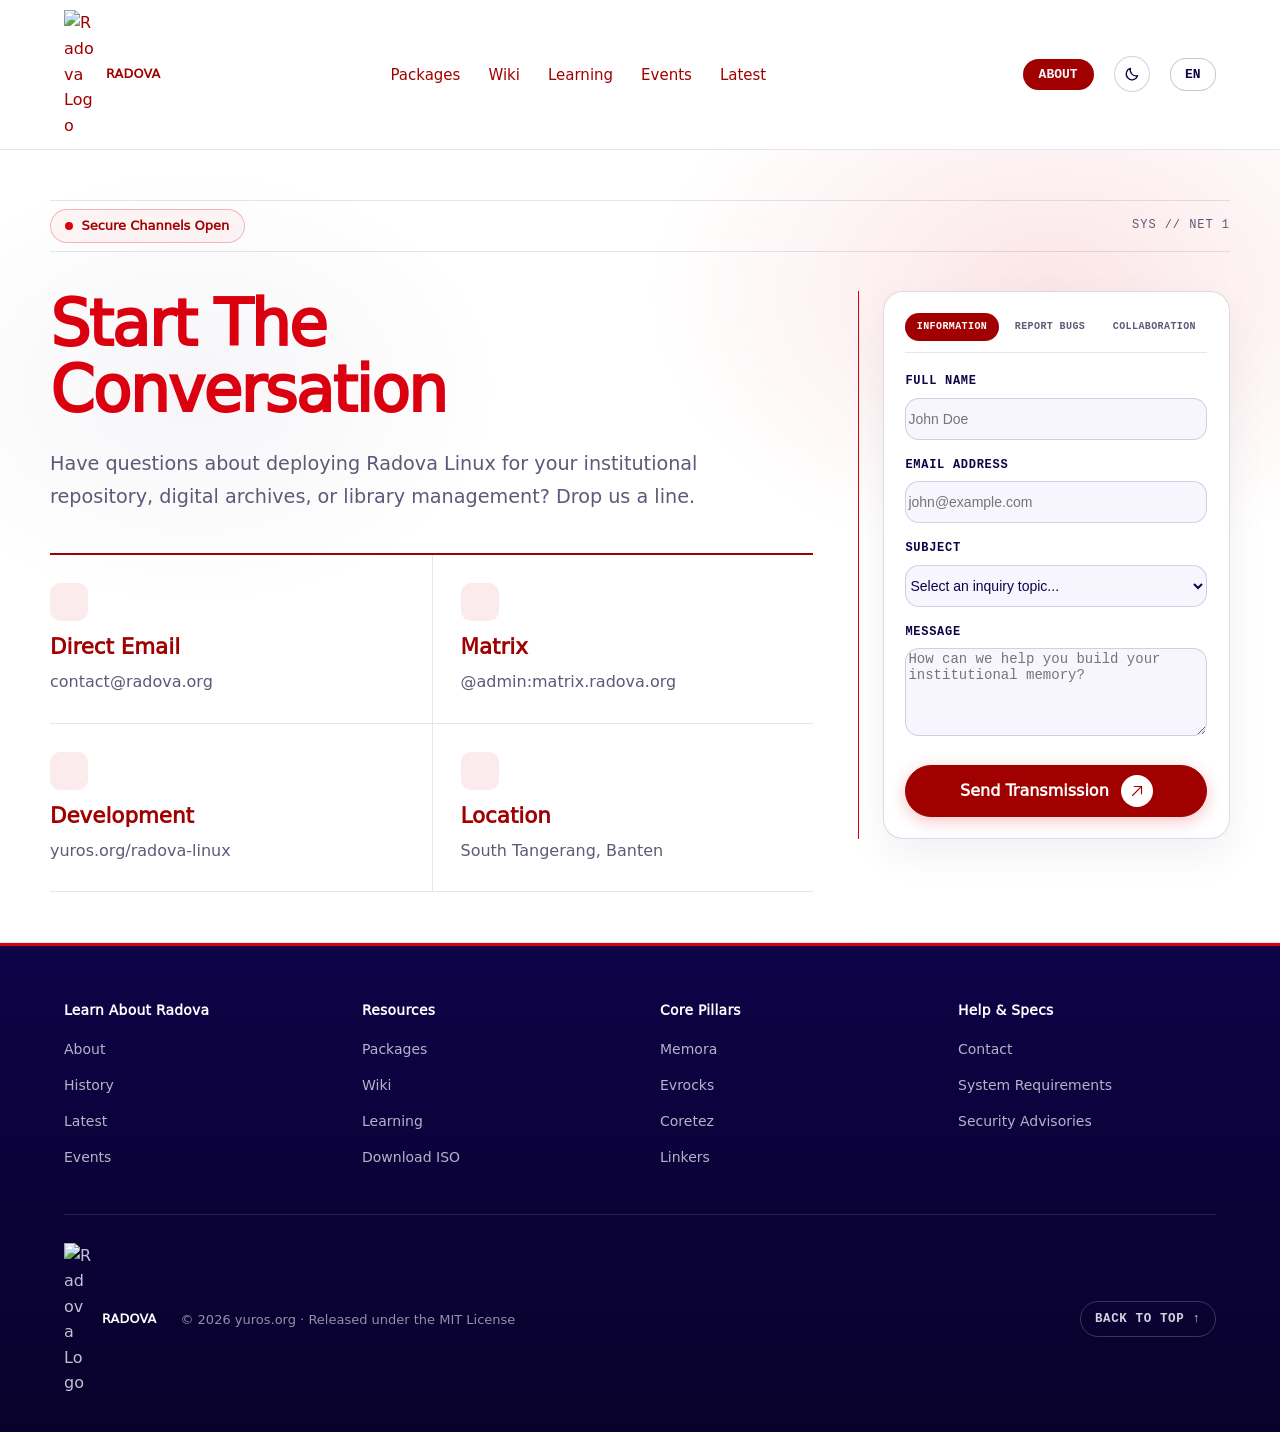
==== commit 34da33a0: "update html css" ====
--- a/contact.html
+++ b/contact.html
@@ -88,24 +88,39 @@
           </h1>
           <p class="lead hero-lead" data-contact-i18n="lead">Have questions about deploying Radova Linux for your institutional repository, digital archives, or library management? Drop us a line.</p>
 
-          <div class="swiss-ledger contact-ledger">
-            <article class="ledger-item" data-index="01 /">
-              <h3 data-contact-i18n="c1.title">Direct Email</h3>
-              <p><a href="mailto:contact@radova.org">contact@radova.org</a></p>
-            </article>
-            <article class="ledger-item" data-index="02 /">
-              <h3 data-contact-i18n="c2.title">Matrix</h3>
-              <p>@admin:matrix.radova.org</p>
-            </article>
-            <article class="ledger-item" data-index="03 /">
-              <h3 data-contact-i18n="c3.title">Development</h3>
-              <p><a target="_blank" rel="noopener" href="https://yuros.org/radova-linux">yuros.org/radova-linux</a></p>
-            </article>
-            <article class="ledger-item" data-index="04 /">
-              <h3 data-contact-i18n="c4.title">Location</h3>
-              <p data-contact-i18n="c4.desc">South Tangerang, Banten</p>
-            </article>
-          </div>
+            <div class="swiss-ledger contact-ledger">
+                <article class="ledger-item">
+                  <span class="ledger-icon" aria-hidden="true">
+                    <i class="ph ph-envelope-simple"></i>
+                  </span>
+                  <h3 data-contact-i18n="c1.title">Direct Email</h3>
+                  <p><a href="mailto:contact@radova.org">contact@radova.org</a></p>
+                </article>
+
+                <article class="ledger-item">
+                  <span class="ledger-icon" aria-hidden="true">
+                    <i class="ph ph-chats-circle"></i>
+                  </span>
+                  <h3 data-contact-i18n="c2.title">Matrix</h3>
+                  <p>@admin:matrix.radova.org</p>
+                </article>
+
+                <article class="ledger-item">
+                  <span class="ledger-icon" aria-hidden="true">
+                    <i class="ph ph-git-branch"></i>
+                  </span>
+                  <h3 data-contact-i18n="c3.title">Development</h3>
+                  <p><a target="_blank" rel="noopener" href="https://yuros.org/radova-linux">yuros.org/radova-linux</a></p>
+                </article>
+
+                <article class="ledger-item">
+                  <span class="ledger-icon" aria-hidden="true">
+                    <i class="ph ph-map-pin"></i>
+                  </span>
+                  <h3 data-contact-i18n="c4.title">Location</h3>
+                  <p data-contact-i18n="c4.desc">South Tangerang, Banten</p>
+                </article>
+            </div>
         </div>
 
         <div class="hero-split-right">
--- a/assets/contact.css
+++ b/assets/contact.css
@@ -1,37 +1,87 @@
 /* ==========================================================================
-   Contact Page Styles (Light & Dark Mode Matched 1:1 with Home Page)
+   Contact Page Styles (Aligned with Radova Brand Guidelines)
    ========================================================================== */
 
+/* Left Column: Editorial Heading & Lead */
 .hero-split-left h1 {
   font-family: var(--font-heading);
-  font-size: clamp(2.25rem, 4.6vw, 3.35rem);
+  font-size: clamp(2.25rem, 4.8vw, 3.5rem);
   font-weight: 900;
-  line-height: 1.05;
+  line-height: 1.06;
   letter-spacing: -0.03em;
   color: var(--red-900);
   margin: 0 0 1.5rem;
   text-transform: capitalize;
 }
+.hero {
+  padding: 50px !important;
+}
 
 .hero-split-left h1 span {
-  color: var(--red-600);
-}
-
+  color: #DB000F;
+}
+
+/* Contact Ledger: Hapus Nomor Otomatis 01/-04/, Pakai Icon & Seragamkan Teks */
 .contact-ledger {
-  margin-top: 2.25rem;
-}
-
+  margin-top: 2.5rem;
+}
+
+#contact-hero .swiss-ledger.contact-ledger .ledger-item::before,
+#contact-hero .swiss-ledger.contact-ledger .ledger-item::after,
+#contact-hero .ledger-item[data-index]::before,
+#contact-hero .ledger-item[data-index]::after {
+  content: none !important;
+  display: none !important;
+}
+
+.contact-ledger .ledger-icon {
+  display: inline-flex;
+  align-items: center;
+  justify-content: center;
+  width: 38px;
+  height: 38px;
+  margin-bottom: 0.75rem;
+  border-radius: 10px;
+  background: rgba(219, 0, 15, 0.08);
+  color: #DB000F;
+  font-size: 20px;
+}
+
+.contact-ledger .ledger-item p,
+.contact-ledger .ledger-item p a,
+.contact-ledger .ledger-item p a:visited,
+.contact-ledger .ledger-item p a:hover,
+.contact-ledger .ledger-item p a:focus,
+.contact-ledger .ledger-item p a:active {
+  color: var(--muted);
+  --pico-color: var(--muted);
+  --pico-underline: transparent;
+  text-decoration: none;
+  border-bottom: none;
+  transition: opacity 0.2s ease;
+}
+
+.contact-ledger .ledger-item p a:hover {
+  opacity: 0.78;
+}
+
+/* Right Column: Form Card Container */
 .contact-panel {
+  background: #FFFFFF;
+  border: 1px solid rgba(14, 3, 71, 0.14);
   border-radius: 20px;
+  padding: clamp(1.35rem, 2.5vw, 2rem);
+  box-shadow: 0 16px 40px rgba(14, 3, 71, 0.06);
 }
 
 /* Tab Menu */
 .tab-nav {
   display: flex;
-  gap: 0.5rem;
-  margin-bottom: 1.75rem;
+  flex-wrap: wrap;
+  gap: 0.4rem;
+  margin-bottom: 1.5rem;
   border-bottom: 1px solid var(--line);
-  padding-bottom: 0.5rem;
+  padding-bottom: 0.85rem;
 }
 
 .tab-btn {
@@ -45,21 +95,22 @@
   font-size: 11px;
   letter-spacing: 0.04em;
   text-transform: uppercase;
-  padding: 0.5rem 1rem;
+  white-space: nowrap;
+  padding: 0.5rem 0.85rem;
   cursor: pointer;
   border-radius: 999px;
   line-height: 1.2;
-  transition: all 0.2s ease;
+  transition: background-color 0.2s ease, color 0.2s ease, border-color 0.2s ease;
 }
 
 .tab-btn:hover {
-  background: rgba(14, 3, 71, 0.05);
-  color: var(--red-900);
+  background: rgba(14, 3, 71, 0.06);
+  color: #0E0347;
 }
 
 .tab-btn.active {
-  background: var(--red-900);
-  color: var(--white);
+  background: #A10000;
+  color: #FFFFFF;
 }
 
 /* Hide/Show logic for tab content */
@@ -73,11 +124,11 @@
 
 /* Form Controls */
 .form-group {
-  margin-bottom: 1.4rem;
+  margin-bottom: 1.2rem;
 }
 
 .form-group-last {
-  margin-bottom: 1.85rem;
+  margin-bottom: 1.5rem;
 }
 
 #contact-form label {
@@ -85,24 +136,52 @@
   font-size: 12px;
   font-weight: 700;
   letter-spacing: 0.06em;
-  color: var(--muted);
+  color: #0E0347;
   text-transform: uppercase;
   display: block;
-  margin-bottom: 0.45rem;
+  margin-bottom: 0.4rem;
 }
 
 #contact-form .form-input {
   margin: 0;
-  background: var(--lavender);
-  border: 1px solid var(--line);
+  background: #F7F6FF;
+  border: 1px solid rgba(14, 3, 71, 0.16);
   border-radius: 14px;
+  color: #0E0347;
   width: 100%;
-  font-size: 15px;
+  font-size: 14.5px;
+  transition: border-color 0.2s ease, box-shadow 0.2s ease, background-color 0.2s ease;
+}
+
+#contact-form .form-input:focus {
+  background: #FFFFFF;
+  border-color: #DB000F;
+  box-shadow: 0 0 0 3px rgba(219, 0, 15, 0.15);
+  outline: none;
 }
 
 #contact-form textarea.form-input {
   resize: vertical;
-  min-height: 120px;
+  min-height: 100px;
+}
+
+/* Primary CTA Button (Guideline: #A10000 -> #BB080B -> #DB000F) */
+#contact-form .btn-primary {
+  background-color: #A10000;
+  border-color: #A10000;
+  color: #FFFFFF;
+}
+
+#contact-form .btn-primary:hover,
+#contact-form .btn-primary:focus-visible {
+  background-color: #BB080B;
+  border-color: #BB080B;
+  color: #FFFFFF;
+}
+
+#contact-form .btn-primary:active {
+  background-color: #DB000F;
+  border-color: #DB000F;
 }
 
 .btn-submit-full {
@@ -112,6 +191,9 @@
   padding-inline: 1.5rem;
 }
 
+.btn-submit-full::after {
+  background: #FFFFFF url("data:image/svg+xml,%3Csvg xmlns='http://www.w3.org/2000/svg' viewBox='0 0 256 256' fill='%23A10000'%3E%3Cpath d='M200,64V168a8,8,0,0,1-16,0V83.31L69.66,197.66a8,8,0,0,1-11.32-11.32L172.69,72H88a8,8,0,0,1,0-16H192A8,8,0,0,1,200,64Z'/%3E%3C/svg%3E") center / 18px 18px no-repeat;
+}
 
 /* Loading Indicator */
 .htmx-indicator {
@@ -120,7 +202,7 @@
   font-family: var(--font-mono);
   font-size: 13px;
   font-weight: 700;
-  color: var(--red-600);
+  color: #DB000F;
   text-align: center;
 }
 
@@ -130,10 +212,9 @@
 }
 
 /* ==========================================================================
-   Dark Mode Overrides (Overrides site.css?v=8 inverted --white variables)
+   Dark Mode Overrides (Official darkmode.pdf Palette)
    ========================================================================== */
 
-/* 1. Background Hero & Halaman (#0B0711 + Crimson Glow seperti Home Page) */
 :root[data-theme="dark"] body,
 :root[data-theme="dark"] main {
   background-color: #0B0711;
@@ -145,14 +226,14 @@
     radial-gradient(50% 45% at 30% 15%, rgba(219, 0, 15, 0.16), transparent 65%),
     radial-gradient(40% 45% at 80% 25%, rgba(21, 11, 82, 0.35), transparent 70%),
     #0B0711;
-  border-bottom-color: rgba(196, 192, 212, 0.16);
-}
-
-/* 2. Tombol ABOUT di Header (Biru Gelap #150B52, bukan putih) */
+  border-bottom-color: rgba(196, 203, 212, 0.16);
+}
+
+/* Header & Dropdown Dark Mode */
 :root[data-theme="dark"] .site-header .btn-navy {
   background-color: #150B52;
   color: #FFFFFF;
-  border: 1px solid rgba(196, 192, 212, 0.25);
+  border: 1px solid rgba(196, 203, 212, 0.25);
 }
 
 :root[data-theme="dark"] .site-header .btn-navy:hover,
@@ -162,20 +243,36 @@
   border-color: #DB000F;
 }
 
+:root[data-theme="dark"] .dropdown-content {
+  background-color: #150B52;
+  border-color: rgba(196, 203, 212, 0.22);
+  box-shadow: 0 16px 36px rgba(0, 0, 0, 0.45);
+}
+
 :root[data-theme="dark"] .dropdown-content a:hover,
 :root[data-theme="dark"] .dropdown-content button.d-content-back:hover {
-  background-color: #DB000F;
-  color: #FFFFFF;
-}
-
-/* 3. Spec Strip & Chip */
+  background-color: #0E0347;
+  color: #FFFFFF;
+}
+
+@media (min-width: 768px) {
+  .d-content-h:hover {
+    border-radius: 15px 15px 0 0;
+  }
+
+  .d-content-c:hover {
+    border-radius: 0 0 15px 15px;
+  }
+}
+
+/* Spec Strip & Chip */
 :root[data-theme="dark"] #contact-hero .hero-spec-strip {
-  border-top-color: rgba(196, 192, 212, 0.16);
-  border-bottom-color: rgba(196, 192, 212, 0.16);
+  border-top-color: rgba(196, 203, 212, 0.16);
+  border-bottom-color: rgba(196, 203, 212, 0.16);
 }
 
 :root[data-theme="dark"] #contact-hero .hero-spec-strip::after {
-  color: #C4C0D4;
+  color: #C4CBD4;
 }
 
 :root[data-theme="dark"] #contact-hero .hero-chip {
@@ -184,7 +281,7 @@
   color: #F7F6FF;
 }
 
-/* 4. Teks Kolom Kiri & Ledger */
+/* Left Column & Ledger Dark Mode */
 :root[data-theme="dark"] .hero-split-left h1,
 :root[data-theme="dark"] .contact-ledger .ledger-item h3 {
   color: #FFFFFF;
@@ -194,28 +291,47 @@
   color: #DB000F;
 }
 
+:root[data-theme="dark"] .contact-ledger .ledger-icon {
+  background: rgba(219, 0, 15, 0.16);
+  color: #DB000F;
+}
+
 :root[data-theme="dark"] .hero-lead,
-:root[data-theme="dark"] .contact-ledger .ledger-item p {
-  color: #C4C0D4;
+:root[data-theme="dark"] .contact-ledger .ledger-item p,
+:root[data-theme="dark"] .contact-ledger .ledger-item p a,
+:root[data-theme="dark"] .contact-ledger .ledger-item p a:visited,
+:root[data-theme="dark"] .contact-ledger .ledger-item p a:hover,
+:root[data-theme="dark"] .contact-ledger .ledger-item p a:focus,
+:root[data-theme="dark"] .contact-ledger .ledger-item p a:active {
+  color: #C4CBD4;
+  --pico-color: #C4CBD4;
+  --pico-underline: transparent;
+  text-decoration: none;
+  border-bottom: none;
 }
 
 :root[data-theme="dark"] .swiss-ledger {
-  border-top-color: rgba(196, 192, 212, 0.25);
-  border-bottom-color: rgba(196, 192, 212, 0.16);
+  border-top-color: rgba(196, 203, 212, 0.25);
+  border-bottom-color: rgba(196, 203, 212, 0.16);
 }
 
 :root[data-theme="dark"] .contact-ledger .ledger-item {
-  border-color: rgba(196, 192, 212, 0.16);
-}
-
-/* 5. Panel Form, Tab, Input & Bulatan Putih pada Tombol Send Transmission */
+  border-color: rgba(196, 203, 212, 0.16);
+}
+
+/* Right Column Form Card Dark Mode */
+:root[data-theme="dark"] .contact-panel {
+  background-color: #150B52;
+  border-color: rgba(196, 203, 212, 0.18);
+  box-shadow: 0 18px 44px rgba(0, 0, 0, 0.45);
+}
 
 :root[data-theme="dark"] .tab-nav {
-  border-bottom-color: rgba(196, 192, 212, 0.16);
+  border-bottom-color: rgba(196, 203, 212, 0.16);
 }
 
 :root[data-theme="dark"] .tab-btn {
-  color: #C4C0D4;
+  color: #C4CBD4;
 }
 
 :root[data-theme="dark"] .tab-btn:hover {
@@ -224,7 +340,7 @@
 }
 
 :root[data-theme="dark"] .tab-btn.active {
-  background-color: #DB000F;
+  background-color: #A10000;
   color: #FFFFFF;
 }
 
@@ -234,12 +350,12 @@
 
 :root[data-theme="dark"] #contact-form .form-input {
   background-color: #0E0347;
-  border-color: rgba(196, 192, 212, 0.22);
+  border-color: rgba(196, 203, 212, 0.22);
   color: #FFFFFF;
 }
 
 :root[data-theme="dark"] #contact-form .form-input::placeholder {
-  color: rgba(196, 192, 212, 0.6);
+  color: rgba(196, 203, 212, 0.65);
 }
 
 :root[data-theme="dark"] #contact-form .form-input:focus {
@@ -252,33 +368,75 @@
   background-color: #FFFFFF;
 }
 
-/* 6. Judul Kolom Footer */
+/* Footer Heading Dark Mode */
 :root[data-theme="dark"] .site-footer .footer-heading {
   color: #FFFFFF;
 }
 
-.d-content-h:hover {
-  border-radius: 15px 15px 0 0 ;
-}
-
-.d-content-c:hover {
-  border-radius: 0 0 15px 15px;
-}
-/* Responsif Mobile: Susun vertikal agar teks utuh & mudah di-tap */
-@media (max-width: 480px) {
-  .tab-nav {
-    flex-direction: column;
-    align-items: stretch;
-  }
-
-  .tab-btn {
-    width: 100%;
-    text-align: center;
-    padding-block: 0.7rem;
-  }
-}
-
-/* Menghilangkan blok biru gelap pada About, History, & Contact di mode mobile */
+/* ==========================================================================
+   Proporsi Kolom Desktop & Responsif Mobile
+   ========================================================================== */
+@media (min-width: 56rem) {
+  #contact-hero .hero-split {
+    grid-template-columns: minmax(0, 1.55fr) minmax(290px, 0.75fr);
+    gap: clamp(2rem, 3.5vw, 3rem);
+    align-items: start;
+  }
+
+  #contact-hero .hero-split-left h1 {
+    font-size: clamp(2.75rem, 5.2vw, 4rem);
+    line-height: 1.04;
+  }
+
+  #contact-hero .hero-split-left .hero-lead {
+    font-size: 1.2rem;
+    max-width: 58ch;
+  }
+
+  #contact-hero .contact-ledger .ledger-item h3 {
+    font-size: 1.35rem;
+  }
+
+  #contact-hero .hero-split-right {
+    border-left: 1px solid #DB000F;
+    padding-left: 1.5rem;
+  }
+
+  #contact-hero .contact-panel {
+    padding: 1.35rem;
+  }
+
+  #contact-hero .tab-nav {
+    gap: 0.3rem;
+    margin-bottom: 1.2rem;
+    padding-bottom: 0.7rem;
+  }
+
+  #contact-hero .tab-btn {
+    font-size: 10px;
+    padding: 0.42rem 0.65rem;
+  }
+
+  #contact-hero .form-group {
+    margin-bottom: 1rem;
+  }
+
+  #contact-hero .form-group-last {
+    margin-bottom: 1.3rem;
+  }
+
+  #contact-hero input.form-input,
+  #contact-hero select.form-input {
+    height: 42px;
+    font-size: 14px;
+  }
+
+  #contact-hero textarea.form-input {
+    min-height: 88px;
+    font-size: 14px;
+  }
+}
+
 @media (max-width: 767px) {
   :root[data-theme="dark"] .header-menu .dropdown-content {
     background-color: transparent;
@@ -299,4 +457,25 @@
     background-color: rgba(219, 0, 15, 0.14);
     color: #FFFFFF;
   }
+}
+
+@media (max-width: 480px) {
+  .tab-nav {
+    flex-direction: column;
+    align-items: stretch;
+  }
+
+  .tab-btn {
+    width: 100%;
+    text-align: center;
+    padding-block: 0.7rem;
+  }
+}
+/* Hapus penomoran otomatis 01/ - 04/ pada .ledger-item maupun h3 */
+#contact-hero .swiss-ledger.contact-ledger .ledger-item::before,
+#contact-hero .swiss-ledger.contact-ledger .ledger-item::after,
+#contact-hero .swiss-ledger.contact-ledger .ledger-item h3::before,
+#contact-hero .swiss-ledger.contact-ledger .ledger-item h3::after {
+  content: none !important;
+  display: none !important;
 }
